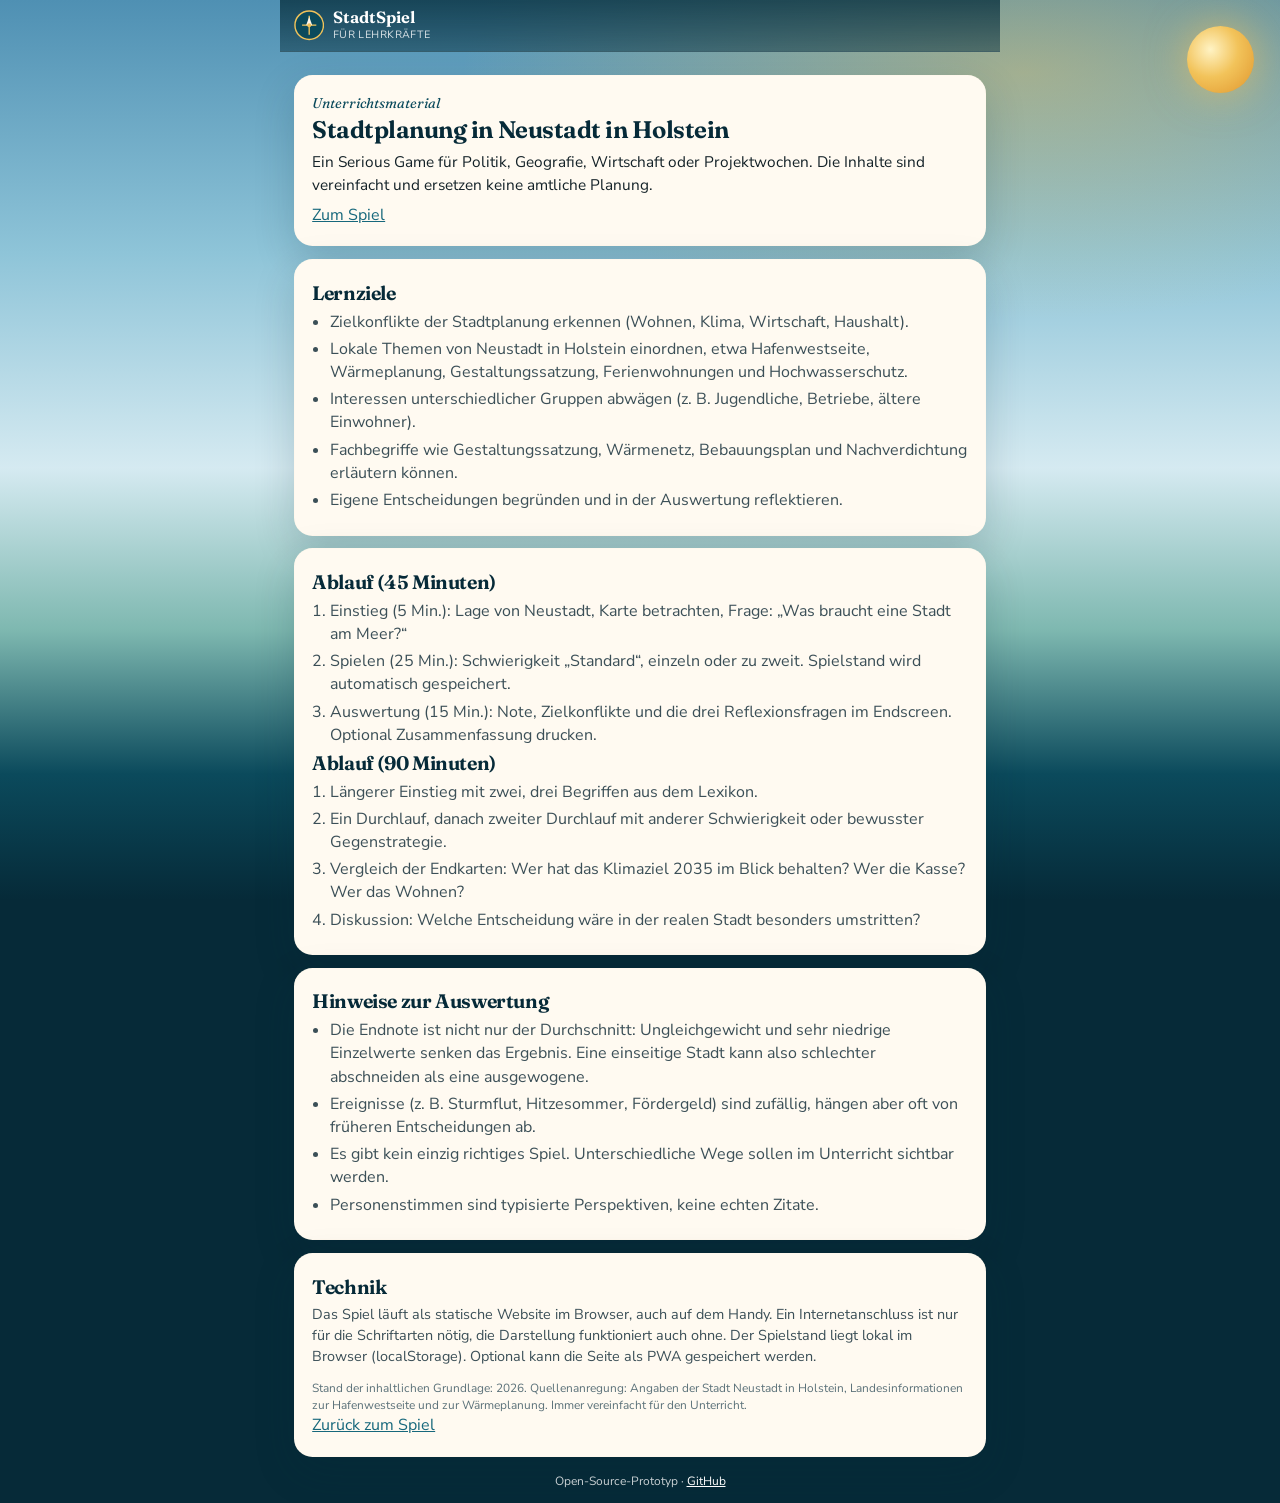
==== lehrkraefte.html @ 164b4957 "Ergänzung: Audio, Lehrkräfteseite, PWA und README" ====
<!DOCTYPE html>
<html lang="de">
<head>
  <meta charset="UTF-8">
  <meta name="viewport" content="width=device-width, initial-scale=1, viewport-fit=cover">
  <meta name="theme-color" content="#0b4a5c">
  <title>StadtSpiel – Hinweise für Lehrkräfte</title>
  <link rel="icon" href="favicon.svg" type="image/svg+xml">
  <link rel="preconnect" href="https://fonts.googleapis.com">
  <link rel="preconnect" href="https://fonts.gstatic.com" crossorigin>
  <link href="https://fonts.googleapis.com/css2?family=Fraunces:ital,opsz,wght@0,9..144,500;0,9..144,700;1,9..144,500&family=Nunito+Sans:wght@400;600;700;800&display=swap" rel="stylesheet">
  <link rel="stylesheet" href="css/styles.css">
</head>
<body>
  <div class="backdrop" aria-hidden="true"><div class="sun"></div></div>
  <div class="app teacher">
    <header class="topbar">
      <div class="brand">
        <svg class="brand-mark" viewBox="0 0 32 32" aria-hidden="true">
          <circle cx="16" cy="16" r="15" fill="#0b4a5c" stroke="#f2c35a" stroke-width="1.5"/>
          <path d="M16 6v20M8.5 16h15" stroke="#f2c35a" stroke-width="1.4"/>
          <path d="M16 7.2l3.2 8.8H12.8L16 7.2z" fill="#fff6ea"/>
          <circle cx="16" cy="16" r="2.1" fill="#f2c35a"/>
        </svg>
        <div>
          <strong>StadtSpiel</strong>
          <span>Für Lehrkräfte</span>
        </div>
      </div>
    </header>
    <main>
      <div class="card">
        <p class="kicker">Unterrichtsmaterial</p>
        <h1>Stadtplanung in Neustadt in Holstein</h1>
        <p class="lead">Ein Serious Game für Politik, Geografie, Wirtschaft oder Projektwochen. Die Inhalte sind vereinfacht und ersetzen keine amtliche Planung.</p>
        <p><a href="index.html">Zum Spiel</a></p>
      </div>
      <div class="card">
        <h2>Lernziele</h2>
        <ul>
          <li>Zielkonflikte der Stadtplanung erkennen (Wohnen, Klima, Wirtschaft, Haushalt).</li>
          <li>Lokale Themen von Neustadt in Holstein einordnen, etwa Hafenwestseite, Wärmeplanung, Gestaltungssatzung, Ferienwohnungen und Hochwasserschutz.</li>
          <li>Interessen unterschiedlicher Gruppen abwägen (z. B. Jugendliche, Betriebe, ältere Einwohner).</li>
          <li>Fachbegriffe wie Gestaltungssatzung, Wärmenetz, Bebauungsplan und Nachverdichtung erläutern können.</li>
          <li>Eigene Entscheidungen begründen und in der Auswertung reflektieren.</li>
        </ul>
      </div>
      <div class="card">
        <h2>Ablauf (45 Minuten)</h2>
        <ol>
          <li>Einstieg (5 Min.): Lage von Neustadt, Karte betrachten, Frage: „Was braucht eine Stadt am Meer?“</li>
          <li>Spielen (25 Min.): Schwierigkeit „Standard“, einzeln oder zu zweit. Spielstand wird automatisch gespeichert.</li>
          <li>Auswertung (15 Min.): Note, Zielkonflikte und die drei Reflexionsfragen im Endscreen. Optional Zusammenfassung drucken.</li>
        </ol>
        <h2>Ablauf (90 Minuten)</h2>
        <ol>
          <li>Längerer Einstieg mit zwei, drei Begriffen aus dem Lexikon.</li>
          <li>Ein Durchlauf, danach zweiter Durchlauf mit anderer Schwierigkeit oder bewusster Gegenstrategie.</li>
          <li>Vergleich der Endkarten: Wer hat das Klimaziel 2035 im Blick behalten? Wer die Kasse? Wer das Wohnen?</li>
          <li>Diskussion: Welche Entscheidung wäre in der realen Stadt besonders umstritten?</li>
        </ol>
      </div>
      <div class="card">
        <h2>Hinweise zur Auswertung</h2>
        <ul>
          <li>Die Endnote ist nicht nur der Durchschnitt: Ungleichgewicht und sehr niedrige Einzelwerte senken das Ergebnis. Eine einseitige Stadt kann also schlechter abschneiden als eine ausgewogene.</li>
          <li>Ereignisse (z. B. Sturmflut, Hitzesommer, Fördergeld) sind zufällig, hängen aber oft von früheren Entscheidungen ab.</li>
          <li>Es gibt kein einzig richtiges Spiel. Unterschiedliche Wege sollen im Unterricht sichtbar werden.</li>
          <li>Personenstimmen sind typisierte Perspektiven, keine echten Zitate.</li>
        </ul>
      </div>
      <div class="card">
        <h2>Technik</h2>
        <p class="body-text">Das Spiel läuft als statische Website im Browser, auch auf dem Handy. Ein Internetanschluss ist nur für die Schriftarten nötig, die Darstellung funktioniert auch ohne. Der Spielstand liegt lokal im Browser (localStorage). Optional kann die Seite als PWA gespeichert werden.</p>
        <p class="footnote">Stand der inhaltlichen Grundlage: 2026. Quellenanregung: Angaben der Stadt Neustadt in Holstein, Landesinformationen zur Hafenwestseite und zur Wärmeplanung. Immer vereinfacht für den Unterricht.</p>
        <p><a href="index.html">Zurück zum Spiel</a></p>
      </div>
    </main>
    <footer class="site-footer">
      Open-Source-Prototyp · <a href="https://github.com/6zvhfdfmpf-cmd/stadtspiel-neustadt-luebeck">GitHub</a>
    </footer>
  </div>
</body>
</html>
---- css/styles.css ----
/* StadtSpiel – Neustadt in Holstein */

:root {
  --sea-deep: #062a38;
  --sea: #0b4a5c;
  --sea-mid: #17687c;
  --sea-light: #2a8aa0;
  --foam: #d7eef3;
  --sky-top: #4f90b3;
  --sky-mid: #8ec4d8;
  --sky-bot: #d5eaf1;
  --sand: #ebd7b0;
  --sand-dark: #c4a06a;
  --dune: #4e7a4a;
  --leaf: #2f6b4f;
  --brick: #9a3e32;
  --cream: #fff6ea;
  --ink: #142228;
  --ink-soft: #3b4f57;
  --muted: #5b7179;
  --sun: #f2c35a;
  --gold: #d9a441;
  --coral: #c44b38;
  --mint: #1f7a5c;
  --card: #fffaf1;
  --shadow: 0 14px 40px rgba(6, 42, 56, 0.18);
  --shadow-sm: 0 6px 18px rgba(6, 42, 56, 0.12);
  --radius: 1.15rem;
  --font-display: "Fraunces", "Iowan Old Style", Palatino, Georgia, serif;
  --font-ui: "Nunito Sans", "Segoe UI", system-ui, sans-serif;
  --header-h: 3.25rem;
  --pad: 0.85rem;
  --safe-top: env(safe-area-inset-top, 0px);
  --safe-bot: env(safe-area-inset-bottom, 0px);
}

* { box-sizing: border-box; margin: 0; padding: 0; }
html, body {
  min-height: 100%;
  background: var(--sea-deep);
  color: var(--ink);
  font-family: var(--font-ui);
  font-size: 16px;
  line-height: 1.45;
  -webkit-text-size-adjust: 100%;
}
body { min-height: 100dvh; overflow-x: hidden; }
button { font-family: inherit; color: inherit; -webkit-tap-highlight-color: transparent; }
img, svg { display: block; max-width: 100%; }
a { color: var(--sea-mid); }
[hidden] { display: none !important; }

.backdrop {
  position: fixed; inset: 0; z-index: 0; pointer-events: none;
  background:
    radial-gradient(ellipse 80% 50% at 80% 8%, rgba(242, 195, 90, 0.45), transparent 55%),
    linear-gradient(180deg, var(--sky-top) 0%, var(--sky-mid) 28%, var(--sky-bot) 52%, #7eb8b0 70%, var(--sea) 86%, var(--sea-deep) 100%);
}
.backdrop .sun {
  position: absolute; top: 1.6rem; right: 1.6rem; width: 4.2rem; height: 4.2rem; border-radius: 50%;
  background: radial-gradient(circle at 35% 35%, #fff3c4, var(--sun) 45%, #e0952c 100%);
  box-shadow: 0 0 40px rgba(242, 195, 90, 0.65);
}
.backdrop .gull {
  position: absolute; width: 18px; height: 8px; border: 2px solid transparent;
  border-top-color: rgba(20, 34, 40, 0.35); border-radius: 50%;
  top: 4.5rem; left: 18%; animation: drift 16s linear infinite;
}
.backdrop .gull:nth-child(3) { top: 5.4rem; left: 28%; animation-duration: 22s; width: 14px; }
.backdrop .gull:nth-child(4) { top: 3.6rem; left: 58%; animation-duration: 19s; }
@keyframes drift {
  0%, 100% { transform: translateX(0); }
  50% { transform: translateX(24px); }
}

.app {
  position: relative; z-index: 1; max-width: 430px; margin: 0 auto;
  min-height: 100dvh; display: flex; flex-direction: column;
  padding-bottom: calc(0.5rem + var(--safe-bot));
}

.topbar {
  position: sticky; top: 0; z-index: 12;
  display: flex; align-items: center; justify-content: space-between; gap: 0.5rem;
  min-height: var(--header-h);
  padding: var(--safe-top) var(--pad) 0;
  height: calc(var(--header-h) + var(--safe-top));
  background: linear-gradient(180deg, rgba(8, 48, 62, 0.78), rgba(8, 48, 62, 0.5));
  backdrop-filter: blur(12px); -webkit-backdrop-filter: blur(12px);
  color: white; border-bottom: 1px solid rgba(255,255,255,0.12);
}
.brand { display: flex; align-items: center; gap: 0.55rem; min-width: 0; }
.brand-mark { width: 1.9rem; height: 1.9rem; flex-shrink: 0; }
.brand strong { display: block; font-family: var(--font-display); font-size: 1.02rem; font-weight: 650; line-height: 1.1; }
.brand span { display: block; font-size: 0.66rem; letter-spacing: 0.04em; text-transform: uppercase; opacity: 0.82; white-space: nowrap; }
.top-actions { display: flex; gap: 0.35rem; }
.icon-btn {
  border: 1px solid rgba(255,255,255,0.2); background: rgba(255,255,255,0.12);
  color: #fff; border-radius: 999px; min-height: 2rem; padding: 0.2rem 0.65rem;
  font-size: 0.72rem; font-weight: 800; cursor: pointer;
}
.icon-btn[aria-pressed="true"] { background: var(--gold); color: var(--sea-deep); border-color: transparent; }

main { flex: 1; padding: 0.65rem var(--pad) 0; }
.screen { display: none; }
.screen.active { display: block; animation: rise 0.45s ease both; }
#screen-play.active { display: flex; flex-direction: column; min-height: calc(100dvh - var(--header-h) - var(--safe-top) - 0.6rem); }
@keyframes rise {
  from { opacity: 0; transform: translateY(12px); }
  to { opacity: 1; transform: none; }
}

.card {
  background: var(--card); border-radius: var(--radius);
  padding: 1.05rem 1.1rem 1.15rem; box-shadow: var(--shadow);
  border: 1px solid rgba(255, 248, 236, 0.7);
}
.card + .card { margin-top: 0.8rem; }
.kicker, .scenario-kicker {
  font-family: var(--font-display); font-style: italic; font-size: 0.88rem;
  color: var(--sea); margin-bottom: 0.15rem;
}
.scenario-kicker { font-style: normal; font-family: var(--font-ui); font-weight: 800; letter-spacing: 0.04em; text-transform: uppercase; font-size: 0.72rem; color: var(--sea-mid); }
h1, h2, .scenario-title {
  font-family: var(--font-display); font-weight: 650; letter-spacing: -0.02em;
  color: var(--sea-deep); line-height: 1.15;
}
h1 { font-size: 1.5rem; margin-bottom: 0.5rem; }
h2, .scenario-title { font-size: 1.22rem; margin-bottom: 0.4rem; }
.lead { font-size: 0.96rem; margin-bottom: 0.5rem; }
.body-text, .scenario-text { color: var(--ink-soft); font-size: 0.9rem; }
.hint { margin-top: 0.6rem; font-size: 0.76rem; color: var(--muted); }

.map-wrap { padding: 0.5rem 0.45rem 0.3rem; background: linear-gradient(180deg, #c5e3ee 0 38%, #f3e6c8 38%); overflow: hidden; }
.map-caption { text-align: center; font-size: 0.7rem; color: var(--muted); padding: 0.1rem 0.3rem 0.45rem; }

.btn {
  display: inline-flex; align-items: center; justify-content: center; width: 100%;
  min-height: 3rem; padding: 0.7rem 1rem; border: 0; border-radius: 0.9rem;
  background: var(--sea); color: #fff; font-size: 1rem; font-weight: 800; cursor: pointer;
  box-shadow: 0 4px 0 var(--sea-deep), var(--shadow-sm);
  transition: transform 0.12s ease, filter 0.12s ease, opacity 0.12s ease;
}
.btn:hover { filter: brightness(1.06); }
.btn:active { transform: translateY(2px); box-shadow: 0 2px 0 var(--sea-deep); }
.btn:disabled { opacity: 0.45; cursor: not-allowed; filter: none; transform: none; box-shadow: 0 3px 0 rgba(6,42,56,0.25); }
.btn:focus-visible, .option:focus-visible, .term:focus-visible, .icon-btn:focus-visible, .diff-btn:focus-visible, .map-pin:focus-visible {
  outline: 3px solid var(--sun); outline-offset: 3px;
}
.btn-gold { background: linear-gradient(180deg, #e8b84c, #c8942a); color: var(--sea-deep); box-shadow: 0 4px 0 #8a6416, var(--shadow-sm); }
.btn-gold:active { box-shadow: 0 2px 0 #8a6416; }
.btn-ghost { background: transparent; color: var(--sea-deep); box-shadow: none; border: 2px solid rgba(11,74,92,0.25); font-weight: 750; }
.actions { display: flex; flex-direction: column; gap: 0.5rem; margin-top: 0.85rem; }

.diff-row { display: grid; grid-template-columns: 1fr; gap: 0.45rem; margin: 0.85rem 0 0.2rem; }
@media (min-width: 360px) { .diff-row { grid-template-columns: 1fr 1fr 1fr; } }
.diff-btn {
  text-align: left; border: 2px solid rgba(11,74,92,0.14); background: #fff;
  border-radius: 0.85rem; padding: 0.55rem 0.55rem 0.6rem; cursor: pointer;
}
.diff-btn strong { display: block; font-size: 0.85rem; color: var(--sea-deep); }
.diff-btn span { display: block; font-size: 0.68rem; color: var(--muted); line-height: 1.3; margin-top: 0.15rem; }
.diff-btn.selected { border-color: var(--sea); background: #e7f5f8; }

.options { display: flex; flex-direction: column; gap: 0.45rem; margin-top: 0.75rem; }
.option {
  display: block; width: 100%; text-align: left; background: #fff;
  border: 2px solid rgba(11,74,92,0.14); border-radius: 0.9rem;
  padding: 0.5rem 0.7rem 0.52rem 0.8rem; min-height: 2.9rem; cursor: pointer;
  position: relative;
}
.option::before {
  content: ""; position: absolute; left: 0; top: 0.4rem; bottom: 0.4rem; width: 4px;
  border-radius: 0 3px 3px 0; background: transparent;
}
.option strong { display: block; font-size: 0.9rem; font-weight: 800; color: var(--sea-deep); margin-bottom: 0.1rem; line-height: 1.25; }
.option span { display: block; font-size: 0.76rem; color: var(--muted); line-height: 1.3; }
.option:hover { border-color: var(--sea-light); }
.option.selected { border-color: var(--sea); background: #e7f5f8; }
.option.selected::before { background: var(--sea-light); }
.option:disabled { cursor: default; }

/* HUD */
.hud {
  display: grid; grid-template-columns: auto auto 1fr; gap: 0.35rem; align-items: center;
  margin-bottom: 0.45rem;
}
.hud-badge {
  background: rgba(255,250,241,0.94); border-radius: 999px; padding: 0.22rem 0.6rem;
  font-weight: 800; font-size: 0.78rem; color: var(--sea-deep);
  box-shadow: var(--shadow-sm); font-variant-numeric: tabular-nums;
}
.hud-badge.is-debt { background: #fde0d8; color: #8a2a1c; }
.hud-progress { justify-self: end; color: #fff; font-size: 0.75rem; font-weight: 800; text-shadow: 0 1px 4px rgba(0,0,0,0.25); }
.stats {
  display: grid; gap: 0.28rem; margin: 0 0 0.4rem;
  padding: 0.4rem 0.65rem 0.42rem; background: rgba(255,250,241,0.92);
  border-radius: 0.9rem; box-shadow: var(--shadow-sm);
}
.stat { display: grid; grid-template-columns: 6.4rem 1fr 1.7rem; align-items: center; gap: 0.4rem; }
.stat-label { font-size: 0.64rem; font-weight: 800; letter-spacing: 0.04em; text-transform: uppercase; color: var(--ink-soft); white-space: nowrap; }
.stat-track { height: 0.58rem; background: rgba(11,74,92,0.1); border-radius: 999px; overflow: hidden; }
.stat-fill { height: 100%; width: 50%; border-radius: inherit; transition: width 0.55s cubic-bezier(0.22, 1, 0.36, 1); }
.stat-fill.wohnen { background: linear-gradient(90deg, #c46a3a, #e08a4d); }
.stat-fill.gruen { background: linear-gradient(90deg, #2a6b4d, #4ea06c); }
.stat-fill.wirtschaft { background: linear-gradient(90deg, #1b6f86, #3aa0b5); }
.stat-value { font-variant-numeric: tabular-nums; font-weight: 800; font-size: 0.78rem; color: var(--sea-deep); text-align: right; }

.deltas { display: flex; flex-wrap: wrap; gap: 0.3rem; margin: 0 0 0.35rem; }
.delta-chip {
  display: inline-flex; font-size: 0.72rem; font-weight: 800; padding: 0.16rem 0.48rem;
  border-radius: 999px; animation: chip-in 0.45s cubic-bezier(0.22, 1, 0.36, 1) both;
  font-variant-numeric: tabular-nums;
}
.delta-chip.up { background: #d7f3e5; color: #14583c; }
.delta-chip.down { background: #fde0d8; color: #8a2a1c; }
@keyframes chip-in { from { opacity: 0; transform: translateY(8px) scale(0.92); } to { opacity: 1; transform: none; } }

.feedback {
  display: none; margin: 0 0 0.45rem; padding: 0.55rem 0.7rem;
  background: rgba(255,250,241,0.96); border-radius: 0.8rem; font-size: 0.86rem;
  box-shadow: var(--shadow-sm);
}
.feedback.visible { display: block; animation: chip-in 0.35s ease both; }

/* Map stage */
.map-stage {
  position: relative; border-radius: 1rem; overflow: hidden;
  box-shadow: var(--shadow-sm); border: 1px solid rgba(255,255,255,0.45);
  background: #c5e3ee; flex: 0 0 auto;
}
#stadt-map { width: 100%; height: auto; display: block; }
#intro-map { max-height: 10.4rem; width: 100%; }
#screen-play .map-stage, #screen-play #stadt-map { max-height: 9.1rem; }

.year-toast {
  position: absolute; left: 50%; top: 42%; transform: translate(-50%, -50%);
  background: var(--sea-deep); color: var(--cream); font-family: var(--font-display);
  font-size: 1.4rem; padding: 0.4rem 0.9rem; border-radius: 999px;
  box-shadow: 0 0 0 4px var(--sand); z-index: 4; pointer-events: none;
}
.voice {
  position: absolute; left: 0.55rem; right: 0.55rem; bottom: 0.45rem; z-index: 3;
  background: rgba(255,250,241,0.96); border-radius: 0.85rem; padding: 0.45rem 0.65rem;
  box-shadow: var(--shadow); border: 1px solid rgba(255,255,255,0.8);
  animation: chip-in 0.35s ease both;
}
.voice-who { font-size: 0.68rem; font-weight: 800; letter-spacing: 0.04em; text-transform: uppercase; color: var(--sea); }
.voice-text { font-size: 0.86rem; color: var(--ink); font-family: var(--font-display); font-style: italic; }

.map-pin { cursor: pointer; }
.map-pin .pin-hit { fill: transparent; }
.map-pin .pin-dot { fill: var(--sea-deep); stroke: #fff6ea; stroke-width: 1.6; }
.map-pin .pin-ring { fill: none; stroke: #f2c35a; stroke-width: 2; opacity: 0; }
.map-pin.is-active .pin-dot { fill: #c8942a; }
.map-pin.is-active .pin-ring { opacity: 1; transform-origin: center; animation: pulse 1.6s ease-out infinite; }
.map-pin.is-done .pin-dot { fill: #2f6b4f; }
@keyframes pulse {
  0% { opacity: 0.9; r: 7; }
  100% { opacity: 0; r: 16; }
}

/* Map layers */
.layer { opacity: 0; transition: opacity 0.7s ease; pointer-events: none; }
#stadt-map[data-hafen="mix"] .layer-hafen-mix,
#stadt-map[data-hafen="green"] .layer-hafen-green,
#stadt-map[data-hafen="industry"] .layer-hafen-industry,
#stadt-map[data-altstadt="solar"] .layer-solar,
#stadt-map[data-altstadt="loose"] .layer-modern,
#stadt-map[data-heat="strong"] .layer-heat-strong,
#stadt-map[data-heat="medium"] .layer-heat-medium,
#stadt-map[data-holiday="open"] .layer-holiday,
#stadt-map[data-traffic="walk"] .layer-walk,
#stadt-map[data-traffic="transit"] .layer-bus,
#stadt-map[data-traffic="cars"] .layer-cars,
#stadt-map[data-flood="hard"] .layer-wall,
#stadt-map[data-flood="nature"] .layer-dunes,
#stadt-map[data-housing="sprawl"] .layer-sprawl,
#stadt-map[data-housing="infill"] .layer-infill,
#stadt-map[data-housing="social"] .layer-social,
#stadt-map[data-path="nature"] .layer-path,
#stadt-map[data-path="touristic"] .layer-path-touristic,
#stadt-map[data-beach="busy"] .layer-beach-busy,
#stadt-map[data-beach="nature"] .layer-beach-nature,
#stadt-map[data-trees="high"] .layer-trees-high,
#stadt-map[data-trees="mid"] .layer-trees-mid,
#stadt-map[data-transit="strong"] .layer-rail,
#stadt-map[data-retail="center"] .layer-market-busy,
#stadt-map[data-retail="edge"] .layer-edge-shop,
#stadt-map[data-youth="strong"] .layer-youth { opacity: 1; }

#stadt-map[data-weather="storm"] .layer-storm { opacity: 0.85; }
#stadt-map[data-weather="heat"] .layer-heatwave { opacity: 0.55; }
#stadt-map.is-dusk .layer-dusk { opacity: 0.35; }
.wave { animation: wave 5s ease-in-out infinite; }
@keyframes wave { 0%, 100% { transform: translateX(0); } 50% { transform: translateX(-12px); } }

#sheet {
  flex: 1 1 auto; margin-top: 0.5rem; display: flex; flex-direction: column; min-height: 0;
}
#sheet .card { flex: 1; display: flex; flex-direction: column; padding: 0.8rem 0.9rem 0.7rem; }
#sheet .options { flex: 1; }
#screen-play .actions {
  position: sticky; bottom: 0; z-index: 6; margin-top: 0.5rem;
  padding: 0.4rem 0 max(0.7rem, var(--safe-bot)); background: var(--card);
}

.term {
  display: inline; padding: 0; border: 0; background: none; color: var(--sea);
  font-weight: 800; font-size: inherit; font-family: inherit; cursor: pointer;
  text-decoration: underline dotted; text-underline-offset: 2px;
}
.term-box {
  margin-top: 0.55rem; padding: 0.55rem 0.65rem; background: #eef6f4;
  border-left: 3px solid var(--leaf); border-radius: 0 0.6rem 0.6rem 0;
  font-size: 0.82rem; color: var(--ink-soft);
}

/* Result */
.result-hero { text-align: center; padding-top: 0.3rem; }
.score-seal {
  width: 6.8rem; height: 6.8rem; margin: 0.25rem auto 0.8rem; border-radius: 50%;
  display: grid; place-items: center; color: var(--cream);
  background: conic-gradient(from 210deg, var(--sea-deep), var(--sea-light), var(--sea-deep));
  box-shadow: 0 0 0 6px var(--sand), 0 10px 24px rgba(6,42,56,0.28);
  font-family: var(--font-display); font-size: 2.2rem; font-weight: 700;
}
.score-seal[data-band="hoch"] { background: conic-gradient(from 210deg, #1d5c40, #5dae72, #1d5c40); }
.score-seal[data-band="druck"] { background: conic-gradient(from 210deg, #8a5a16, #e0b24a, #8a5a16); }
.score-seal[data-band="krise"] { background: conic-gradient(from 210deg, #6d2b23, #c44b38, #6d2b23); }
.choices, .achieve, .reflect, .highscores { list-style: none; margin: 0.3rem 0 0; padding: 0; text-align: left; }
.choices li, .achieve li, .highscores li, .events-log li {
  padding: 0.4rem 0; border-top: 1px solid rgba(11,74,92,0.1); font-size: 0.84rem; color: var(--ink-soft);
}
.choices li strong, .achieve li strong, .events-log li strong { display: block; color: var(--sea-deep); font-size: 0.8rem; }
.reflect li { margin: 0.35rem 0; padding-left: 1rem; position: relative; font-size: 0.88rem; }
.reflect li::before { content: "▸"; position: absolute; left: 0; color: var(--sea); }
.footnote { margin-top: 0.8rem; font-size: 0.74rem; color: var(--muted); }
.section-title { font-size: 1.05rem; margin-top: 1rem; text-align: left; }

/* Modal + glossary */
.modal {
  position: fixed; inset: 0; z-index: 30; background: rgba(6,42,56,0.55);
  display: grid; place-items: end center; padding: 1rem;
}
.modal .card { width: min(430px, 100%); margin-bottom: 0.5rem; }
.glossary-list { max-height: 60dvh; overflow: auto; text-align: left; }
.glossary-list dt { font-weight: 800; color: var(--sea-deep); margin-top: 0.65rem; }
.glossary-list dd { font-size: 0.88rem; color: var(--ink-soft); }

/* Confetti */
#confetti { position: fixed; inset: 0; z-index: 40; pointer-events: none; overflow: hidden; }
#confetti i {
  position: absolute; top: -10px; width: 8px; height: 12px; border-radius: 2px;
  animation: fall 1.8s ease-in forwards;
}
@keyframes fall {
  to { transform: translateY(110dvh) rotate(240deg); opacity: 0.8; }
}

footer.site-footer { text-align: center; padding: 1rem 1rem 0.3rem; color: rgba(255,255,255,0.78); font-size: 0.75rem; }
footer.site-footer a { color: #fff; }

.link-row { display: flex; flex-direction: column; gap: 0.45rem; margin-top: 0.7rem; }

/* Teacher */
.teacher { max-width: 720px; }
.teacher .card { margin-top: 0.8rem; }
.teacher h2 { margin-top: 0.3rem; }
.teacher ol, .teacher ul { margin: 0.4rem 0 0.2rem 1.1rem; color: var(--ink-soft); }
.teacher li { margin: 0.25rem 0; }

@media print {
  .backdrop, .topbar, .site-footer, .actions, #confetti, .icon-btn, .modal { display: none !important; }
  body, html { background: #fff !important; }
  .app { max-width: none; padding: 0; }
  .screen { display: none !important; }
  #screen-result, #screen-result.active { display: block !important; animation: none; }
  .card { box-shadow: none; border: 1px solid #ccc; }
  a { color: inherit; text-decoration: none; }
}

@media (prefers-reduced-motion: reduce) {
  *, *::before, *::after { animation: none !important; transition: none !important; }
  .screen.active { opacity: 1; transform: none; }
}

.intro-pin { display: none; }
.map-pin.is-active .pin-ring {
  transform-box: fill-box;
  transform-origin: center;
}
@keyframes pulse {
  0% { opacity: 0.85; transform: scale(1); }
  100% { opacity: 0; transform: scale(2.3); }
}

#sheet .options { padding-bottom: 4.3rem; }
#screen-start .lead { margin-bottom: 0.35rem; }
#screen-start .body-text { font-size: 0.86rem; }
#screen-start .map-wrap { padding: 0.35rem 0.4rem 0.15rem; }
#screen-start .card { padding: 0.9rem 1rem 1rem; }
.diff-btn span { font-size: 0.64rem; }
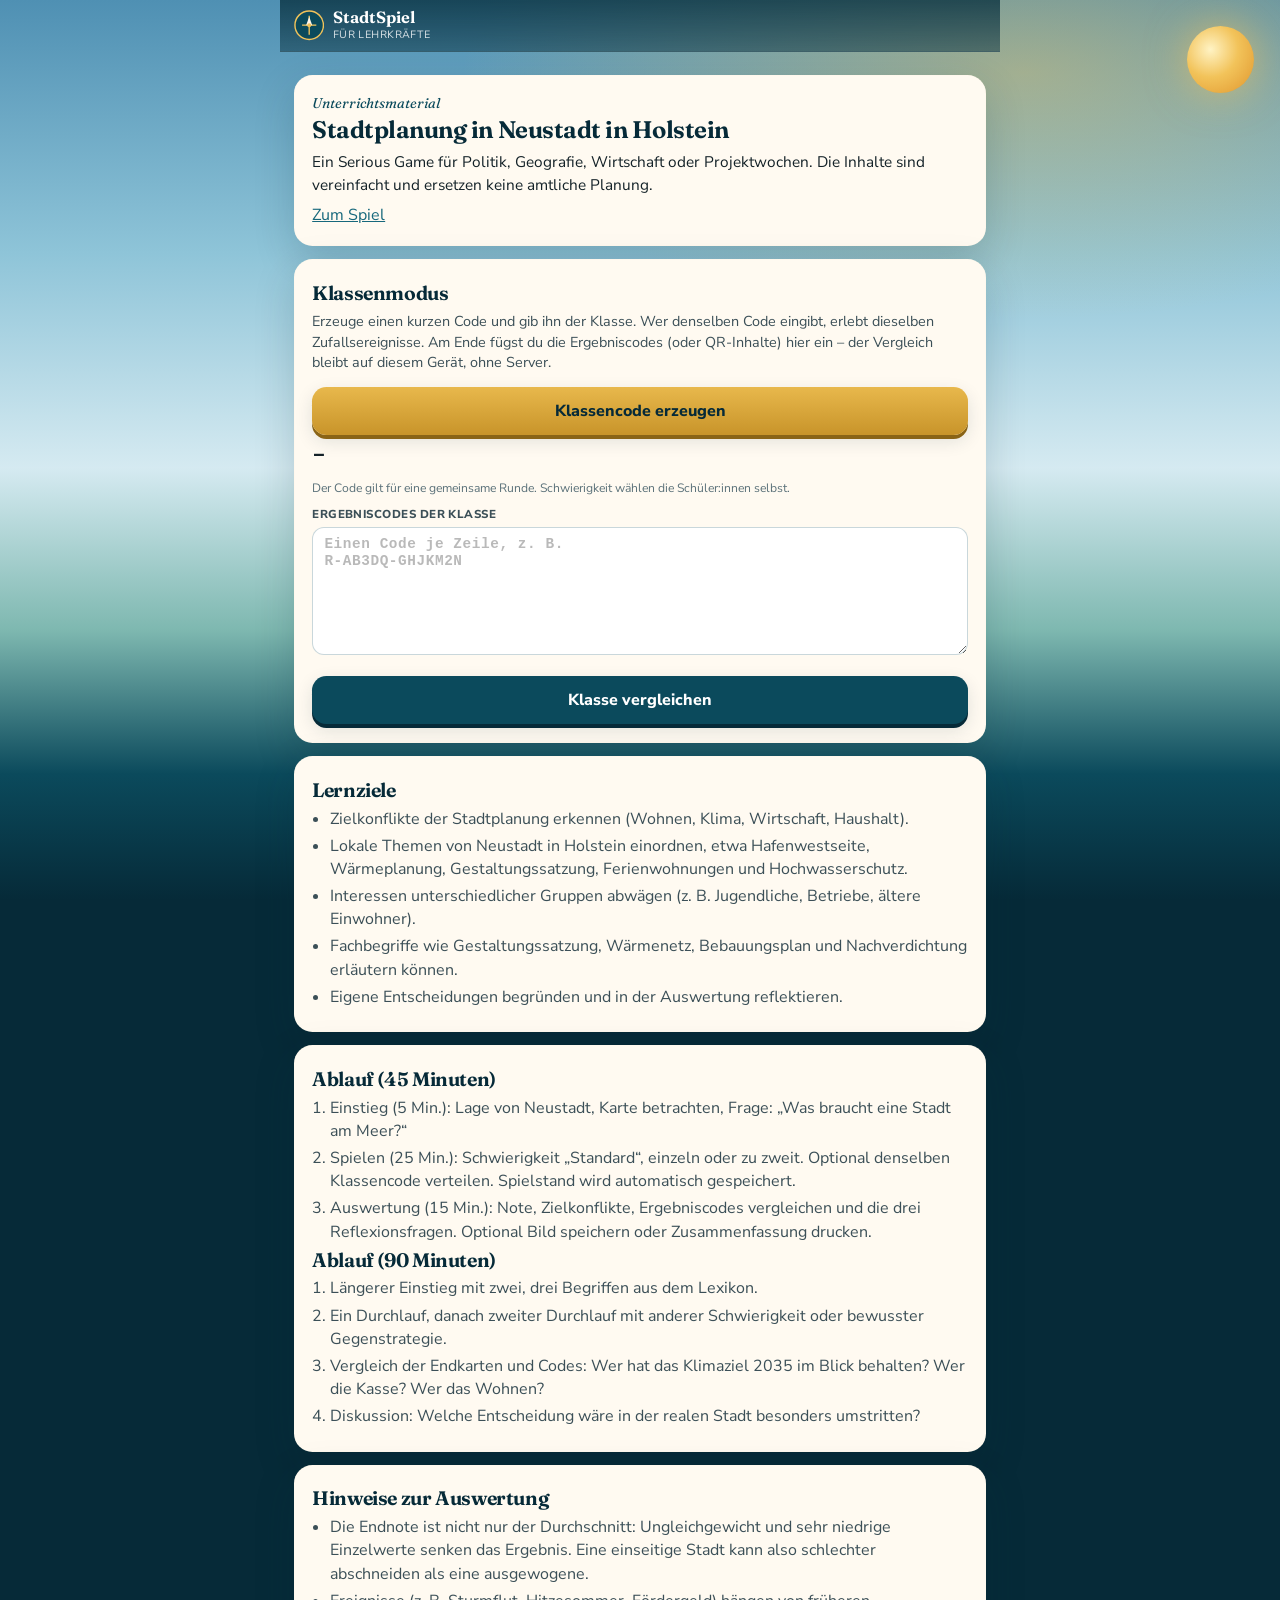
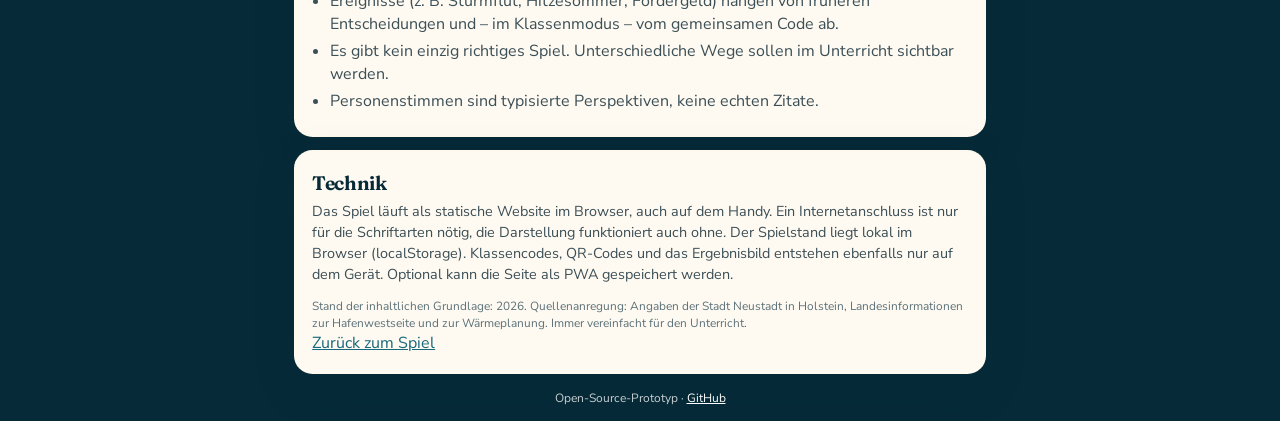
==== commit 849e7675: "Klassenmodus, QR- und Exportmodule" ====
--- a/lehrkraefte.html
+++ b/lehrkraefte.html
@@ -35,6 +35,35 @@
         <p class="lead">Ein Serious Game für Politik, Geografie, Wirtschaft oder Projektwochen. Die Inhalte sind vereinfacht und ersetzen keine amtliche Planung.</p>
         <p><a href="index.html">Zum Spiel</a></p>
       </div>
+
+      <div class="card" id="klassenmodus">
+        <h2>Klassenmodus</h2>
+        <p class="body-text">Erzeuge einen kurzen Code und gib ihn der Klasse. Wer denselben Code eingibt, erlebt dieselben Zufallsereignisse. Am Ende fügst du die Ergebniscodes (oder QR-Inhalte) hier ein – der Vergleich bleibt auf diesem Gerät, ohne Server.</p>
+        <div class="actions">
+          <button class="btn btn-gold" type="button" id="btn-make-code">Klassencode erzeugen</button>
+        </div>
+        <p class="code-preview" id="class-code-out">–</p>
+        <div class="qr-wrap" id="class-qr" hidden></div>
+        <p class="hint" id="class-code-help">Der Code gilt für eine gemeinsame Runde. Schwierigkeit wählen die Schüler:innen selbst.</p>
+
+        <label class="class-field" for="result-paste">Ergebniscodes der Klasse</label>
+        <textarea class="code-input" id="result-paste" placeholder="Einen Code je Zeile, z. B.&#10;R-AB3DQ-GHJKM2N" spellcheck="false"></textarea>
+        <div class="actions">
+          <button class="btn" type="button" id="btn-compare">Klasse vergleichen</button>
+        </div>
+        <p class="class-error" id="class-error" hidden></p>
+        <div id="class-summary" hidden>
+          <p class="lead" id="class-count"></p>
+          <svg class="chart" id="class-chart" viewBox="0 0 360 160" role="img" aria-label="Durchschnittswerte der Klasse"></svg>
+          <table class="class-table">
+            <thead>
+              <tr><th>Code</th><th>Punkte</th><th>Wohnen</th><th>Grün</th><th>Wirtschaft</th><th>Kasse</th></tr>
+            </thead>
+            <tbody id="class-rows"></tbody>
+          </table>
+        </div>
+      </div>
+
       <div class="card">
         <h2>Lernziele</h2>
         <ul>
@@ -49,14 +78,14 @@
         <h2>Ablauf (45 Minuten)</h2>
         <ol>
           <li>Einstieg (5 Min.): Lage von Neustadt, Karte betrachten, Frage: „Was braucht eine Stadt am Meer?“</li>
-          <li>Spielen (25 Min.): Schwierigkeit „Standard“, einzeln oder zu zweit. Spielstand wird automatisch gespeichert.</li>
-          <li>Auswertung (15 Min.): Note, Zielkonflikte und die drei Reflexionsfragen im Endscreen. Optional Zusammenfassung drucken.</li>
+          <li>Spielen (25 Min.): Schwierigkeit „Standard“, einzeln oder zu zweit. Optional denselben Klassencode verteilen. Spielstand wird automatisch gespeichert.</li>
+          <li>Auswertung (15 Min.): Note, Zielkonflikte, Ergebniscodes vergleichen und die drei Reflexionsfragen. Optional Bild speichern oder Zusammenfassung drucken.</li>
         </ol>
         <h2>Ablauf (90 Minuten)</h2>
         <ol>
           <li>Längerer Einstieg mit zwei, drei Begriffen aus dem Lexikon.</li>
           <li>Ein Durchlauf, danach zweiter Durchlauf mit anderer Schwierigkeit oder bewusster Gegenstrategie.</li>
-          <li>Vergleich der Endkarten: Wer hat das Klimaziel 2035 im Blick behalten? Wer die Kasse? Wer das Wohnen?</li>
+          <li>Vergleich der Endkarten und Codes: Wer hat das Klimaziel 2035 im Blick behalten? Wer die Kasse? Wer das Wohnen?</li>
           <li>Diskussion: Welche Entscheidung wäre in der realen Stadt besonders umstritten?</li>
         </ol>
       </div>
@@ -64,14 +93,14 @@
         <h2>Hinweise zur Auswertung</h2>
         <ul>
           <li>Die Endnote ist nicht nur der Durchschnitt: Ungleichgewicht und sehr niedrige Einzelwerte senken das Ergebnis. Eine einseitige Stadt kann also schlechter abschneiden als eine ausgewogene.</li>
-          <li>Ereignisse (z. B. Sturmflut, Hitzesommer, Fördergeld) sind zufällig, hängen aber oft von früheren Entscheidungen ab.</li>
+          <li>Ereignisse (z. B. Sturmflut, Hitzesommer, Fördergeld) hängen von früheren Entscheidungen und – im Klassenmodus – vom gemeinsamen Code ab.</li>
           <li>Es gibt kein einzig richtiges Spiel. Unterschiedliche Wege sollen im Unterricht sichtbar werden.</li>
           <li>Personenstimmen sind typisierte Perspektiven, keine echten Zitate.</li>
         </ul>
       </div>
       <div class="card">
         <h2>Technik</h2>
-        <p class="body-text">Das Spiel läuft als statische Website im Browser, auch auf dem Handy. Ein Internetanschluss ist nur für die Schriftarten nötig, die Darstellung funktioniert auch ohne. Der Spielstand liegt lokal im Browser (localStorage). Optional kann die Seite als PWA gespeichert werden.</p>
+        <p class="body-text">Das Spiel läuft als statische Website im Browser, auch auf dem Handy. Ein Internetanschluss ist nur für die Schriftarten nötig, die Darstellung funktioniert auch ohne. Der Spielstand liegt lokal im Browser (localStorage). Klassencodes, QR-Codes und das Ergebnisbild entstehen ebenfalls nur auf dem Gerät. Optional kann die Seite als PWA gespeichert werden.</p>
         <p class="footnote">Stand der inhaltlichen Grundlage: 2026. Quellenanregung: Angaben der Stadt Neustadt in Holstein, Landesinformationen zur Hafenwestseite und zur Wärmeplanung. Immer vereinfacht für den Unterricht.</p>
         <p><a href="index.html">Zurück zum Spiel</a></p>
       </div>
@@ -80,5 +109,80 @@
       Open-Source-Prototyp · <a href="https://github.com/6zvhfdfmpf-cmd/stadtspiel-neustadt-luebeck">GitHub</a>
     </footer>
   </div>
+  <script src="js/data.js"></script>
+  <script src="js/engine.js"></script>
+  <script src="js/qr.js"></script>
+  <script>
+    (function () {
+      const $ = (id) => document.getElementById(id);
+      $("btn-make-code").addEventListener("click", function () {
+        const seed = StadtEngine.newSeed();
+        const code = StadtEngine.encodeClass(seed);
+        $("class-code-out").textContent = code;
+        $("class-qr").hidden = false;
+        $("class-qr").innerHTML = StadtQR.toSvg(code, { fg: "#062a38", bg: "#fff6ea" });
+      });
+      $("btn-compare").addEventListener("click", function () {
+        const raw = $("result-paste").value.split(/[\s,;]+/).map((s) => s.trim()).filter(Boolean);
+        const err = $("class-error");
+        const box = $("class-summary");
+        const rows = $("class-rows");
+        rows.innerHTML = "";
+        if (!raw.length) {
+          err.hidden = false;
+          err.textContent = "Füge mindestens einen Ergebniscode ein.";
+          box.hidden = true;
+          return;
+        }
+        const ok = [];
+        const bad = [];
+        raw.forEach((code) => {
+          const d = StadtEngine.decodeResult(code);
+          if (!d) { bad.push(code); return; }
+          const sim = StadtEngine.simulate(STADTSPIEL, d.seed, d.difficulty, d.choices);
+          ok.push({ code: code.toUpperCase(), difficulty: d.difficulty, sim: sim });
+        });
+        if (bad.length) {
+          err.hidden = false;
+          err.textContent = "Ungültig: " + bad.join(", ");
+        } else err.hidden = true;
+        if (!ok.length) { box.hidden = true; return; }
+        box.hidden = false;
+        const avg = (key) => Math.round(ok.reduce((a, r) => a + r.sim.stats[key], 0) / ok.length);
+        const avgScore = Math.round(ok.reduce((a, r) => a + r.sim.score, 0) / ok.length);
+        const avgBudget = Math.round(ok.reduce((a, r) => a + r.sim.budget, 0) / ok.length);
+        $("class-count").textContent = ok.length + " Auswertung" + (ok.length === 1 ? "" : "en") +
+          " · Schnitt " + avgScore + " Punkte · Kasse " + avgBudget;
+        const bars = [
+          { label: "Wohnen", v: avg("wohnen"), color: "#c46a3a" },
+          { label: "Grün & Klima", v: avg("gruen"), color: "#2a6b4d" },
+          { label: "Wirtschaft", v: avg("wirtschaft"), color: "#1b6f86" },
+          { label: "Punkte", v: avgScore, color: "#0b4a5c" }
+        ];
+        const svg = $("class-chart");
+        svg.innerHTML = "";
+        bars.forEach((b, i) => {
+          const y = 16 + i * 36;
+          const w = Math.max(4, Math.round((b.v / 100) * 220));
+          svg.insertAdjacentHTML("beforeend",
+            '<text x="0" y="' + (y + 12) + '" font-size="11" fill="#3b4f57" font-family="Nunito Sans, sans-serif">' + b.label + "</text>" +
+            '<rect x="110" y="' + y + '" width="220" height="16" rx="8" fill="rgba(11,74,92,0.12)"/>' +
+            '<rect x="110" y="' + y + '" width="' + w + '" height="16" rx="8" fill="' + b.color + '"/>' +
+            '<text x="338" y="' + (y + 13) + '" font-size="12" text-anchor="end" fill="#142228" font-weight="700">' + b.v + "</text>"
+          );
+        });
+        ok.sort((a, b) => b.sim.score - a.sim.score);
+        ok.forEach((r) => {
+          const tr = document.createElement("tr");
+          [r.code, r.sim.score, r.sim.stats.wohnen, r.sim.stats.gruen, r.sim.stats.wirtschaft, r.sim.budget].forEach((v) => {
+            const td = document.createElement("td");
+            td.textContent = v;
+            tr.appendChild(td);
+          });
+          rows.appendChild(tr);
+        });
+      });
+    })();
+  </script>
 </body>
 </html>
--- a/css/styles.css
+++ b/css/styles.css
@@ -47,6 +47,7 @@
 body { min-height: 100dvh; overflow-x: hidden; }
 button { font-family: inherit; color: inherit; -webkit-tap-highlight-color: transparent; }
 img, svg { display: block; max-width: 100%; }
+.icon-btn svg, .peek-bar svg, .map-controls svg { max-width: none; width: 1.15rem; height: 1.15rem; }
 a { color: var(--sea-mid); }
 [hidden] { display: none !important; }
 
@@ -182,9 +183,10 @@
 
 /* HUD */
 .hud {
-  display: grid; grid-template-columns: auto auto 1fr; gap: 0.35rem; align-items: center;
+  display: flex; flex-wrap: wrap; gap: 0.35rem; align-items: center;
   margin-bottom: 0.45rem;
 }
+.hud-progress { margin-left: auto; }
 .hud-badge {
   background: rgba(255,250,241,0.94); border-radius: 999px; padding: 0.22rem 0.6rem;
   font-weight: 800; font-size: 0.78rem; color: var(--sea-deep);
@@ -230,8 +232,7 @@
   background: #c5e3ee; flex: 0 0 auto;
 }
 #stadt-map { width: 100%; height: auto; display: block; }
-#intro-map { max-height: 10.4rem; width: 100%; }
-#screen-play .map-stage, #screen-play #stadt-map { max-height: 9.1rem; }
+#intro-map { max-height: 7.6rem; width: 100%; height: auto; }
 
 .year-toast {
   position: absolute; left: 50%; top: 42%; transform: translate(-50%, -50%);
@@ -395,9 +396,219 @@
   100% { opacity: 0; transform: scale(2.3); }
 }
 
-#sheet .options { padding-bottom: 4.3rem; }
-#screen-start .lead { margin-bottom: 0.35rem; }
-#screen-start .body-text { font-size: 0.86rem; }
+#sheet .card { overflow-y: auto; min-height: 0; }
+#sheet .options { padding-bottom: 5.2rem; }
+#screen-start .lead { margin-bottom: 0.25rem; font-size: 0.92rem; }
+#screen-start .body-text { font-size: 0.8rem; margin-top: 0.25rem; }
 #screen-start .map-wrap { padding: 0.35rem 0.4rem 0.15rem; }
 #screen-start .card { padding: 0.9rem 1rem 1rem; }
 .diff-btn span { font-size: 0.64rem; }
+
+
+/* ——— v3: große Karte, Klassenmodus, Dark Mode, Feinschliff ——— */
+.visually-hidden {
+  position: absolute; width: 1px; height: 1px; padding: 0; margin: -1px;
+  overflow: hidden; clip: rect(0,0,0,0); white-space: nowrap; border: 0;
+}
+.icon-btn {
+  display: inline-flex; align-items: center; justify-content: center; gap: 0.2rem;
+  min-width: 2.35rem; min-height: 2.35rem;
+}
+.top-actions { display: flex; gap: 0.3rem; align-items: center; }
+
+.class-field { display: block; margin-top: 0.55rem; font-size: 0.72rem; font-weight: 800; letter-spacing: 0.04em; text-transform: uppercase; color: var(--ink-soft); }
+.code-input {
+  width: 100%; margin-top: 0.25rem; padding: 0.5rem 0.7rem; border-radius: 0.75rem;
+  border: 1.5px solid rgba(11,74,92,0.22); background: #fff; color: var(--ink);
+  font: 800 0.95rem/1.2 ui-monospace, "Cascadia Mono", "Segoe UI", monospace;
+  letter-spacing: 0.04em; text-transform: uppercase;
+}
+.code-input::placeholder { letter-spacing: 0.04em; text-transform: none; font-weight: 600; opacity: 0.5; }
+.code-input:focus { outline: 2px solid var(--sea-light); border-color: var(--sea); }
+.code-input.is-invalid { border-color: var(--coral); background: #fde0d8; }
+#class-code-hint { margin-top: 0.35rem; }
+
+#screen-play.active { min-height: calc(100dvh - var(--header-h) - var(--safe-top) - 0.4rem); max-height: calc(100dvh - var(--header-h) - var(--safe-top) - 0.4rem); gap: 0.35rem; overflow: hidden; }
+#screen-play .hud { margin-bottom: 0; }
+#screen-play .stats { margin-bottom: 0; }
+
+#screen-play .map-stage {
+  width: 100%; max-height: none;
+  background: #7eb8c9;
+  contain: layout paint;
+  touch-action: none;
+}
+#screen-play #stadt-map {
+  width: 100%; height: 100%; max-width: none; max-height: none;
+  display: block;
+}
+#screen-play.map-focus .map-stage {
+  flex: 0 1 auto;
+  width: 100%;
+  aspect-ratio: 360 / 500;
+  height: auto;
+  min-height: 18rem;
+  max-height: calc(100dvh - 14.2rem);
+}
+#screen-play.sheet-open .map-stage {
+  flex: 0 0 8.4rem;
+  height: 8.4rem;
+  min-height: 8.4rem;
+  max-height: 8.4rem;
+}
+#screen-play.sheet-open .map-controls { display: none; }
+#screen-play.map-expanded .map-stage {
+  position: fixed; inset: 0; z-index: 40;
+  border-radius: 0; height: 100dvh; min-height: 100dvh; max-height: none;
+  flex: none;
+}
+#screen-play.map-expanded .hud,
+#screen-play.map-expanded .stats,
+#screen-play.map-expanded #sheet,
+#screen-play.map-expanded .peek-bar { display: none !important; }
+
+.peek-bar {
+  display: none; align-items: center; gap: 0.7rem;
+  width: 100%; text-align: left; border: 0; cursor: pointer;
+  background: var(--card); color: var(--ink);
+  border-radius: var(--radius); padding: 0.7rem 0.9rem;
+  box-shadow: var(--shadow); margin-top: 0.15rem;
+  padding-bottom: max(0.7rem, var(--safe-bot));
+}
+#screen-play.map-focus .peek-bar { display: flex; }
+.peek-bar .peek-year {
+  flex: 0 0 auto; background: var(--sea); color: var(--cream);
+  font-weight: 800; font-size: 0.75rem; padding: 0.22rem 0.5rem; border-radius: 999px;
+}
+.peek-bar strong { flex: 1; font-size: 0.95rem; line-height: 1.25; }
+.peek-bar .peek-cta { font-size: 0.72rem; font-weight: 800; letter-spacing: 0.04em; text-transform: uppercase; color: var(--sea); }
+
+#screen-play.map-focus #sheet { display: none; }
+#screen-play.sheet-open #sheet { display: flex; flex: 1 1 auto; margin-top: 0.25rem; min-height: 0; }
+#sheet .feedback, #sheet .deltas { margin-top: 0.35rem; }
+
+.map-controls {
+  position: absolute; right: 0.45rem; top: 0.45rem; z-index: 5;
+  display: flex; flex-direction: column; gap: 0.28rem;
+}
+.map-controls .icon-btn {
+  background: rgba(255,250,241,0.94); border: 1px solid rgba(255,255,255,0.7);
+  border-radius: 0.7rem; box-shadow: var(--shadow-sm); color: var(--sea-deep);
+}
+.timelapse-caption {
+  position: absolute; left: 50%; top: 12%; transform: translateX(-50%);
+  z-index: 6; background: var(--sea-deep); color: var(--cream);
+  font-family: var(--font-display); font-size: 1.15rem;
+  padding: 0.4rem 0.9rem; border-radius: 999px; box-shadow: 0 0 0 4px var(--sand);
+  pointer-events: none; white-space: nowrap;
+}
+
+.district-label text { font-family: var(--font-ui); font-weight: 800; font-size: 7px; fill: var(--sea-deep); }
+.pin-caption {
+  font-family: var(--font-ui); font-weight: 800; font-size: 7px; fill: #062a38;
+  paint-order: stroke; stroke: #fff6ea; stroke-width: 3px; opacity: 0;
+}
+.map-pin.is-active .pin-caption, .map-pin.is-done .pin-caption { opacity: 1; }
+.ship-bob { animation: sail 16s ease-in-out infinite; }
+.ship-bob.slow { animation-duration: 22s; animation-delay: -6s; }
+@keyframes sail {
+  0%, 100% { transform: translate(0, 0); }
+  50% { transform: translate(14px, 3px); }
+}
+.wave2 { animation: wave 9s ease-in-out infinite reverse; }
+
+#screen-play.sheet-open #stadt-map { /* width stays full via slice, set in JS */ }
+
+.share-box { text-align: left; margin-top: 1rem; padding-top: 0.2rem; }
+.result-code {
+  font: 800 1.15rem/1.3 ui-monospace, "Cascadia Mono", monospace;
+  letter-spacing: 0.06em; background: rgba(11,74,92,0.08);
+  padding: 0.7rem 0.8rem; border-radius: 0.8rem; word-break: break-all; margin: 0.45rem 0;
+}
+.qr-wrap { width: 10.5rem; margin: 0.6rem auto; background: #fff6ea; padding: 0.4rem; border-radius: 0.7rem; }
+.qr-wrap svg { width: 100%; height: auto; }
+
+.class-badge { font-size: 0.68rem; letter-spacing: 0.04em; }
+
+/* Tutorial / Kapitel */
+.coach {
+  position: fixed; inset: 0; z-index: 50; background: rgba(6, 22, 30, 0.55);
+  display: flex; align-items: flex-end; justify-content: center; padding: 1rem;
+}
+.coach .card { width: min(28rem, 100%); margin-bottom: max(0.6rem, var(--safe-bot)); }
+.coach-step { font-size: 0.72rem; font-weight: 800; letter-spacing: 0.05em; text-transform: uppercase; color: var(--sea); }
+.chapter-card { text-align: left; }
+.chapter-card h2 { font-family: var(--font-display); font-size: 1.55rem; margin: 0.2rem 0 0.5rem; }
+.spot-map #map-stage { outline: 3px solid var(--sun); outline-offset: 2px; }
+.spot-hud .hud, .spot-hud .stats { outline: 3px solid var(--sun); outline-offset: 3px; border-radius: 0.9rem; }
+
+/* Klassenmodus (Lehrkräfte) */
+.teacher .chart { width: 100%; height: 12rem; margin: 0.8rem 0 0.3rem; }
+.teacher .class-table { width: 100%; border-collapse: collapse; font-size: 0.85rem; margin-top: 0.7rem; }
+.teacher .class-table th, .teacher .class-table td { text-align: left; padding: 0.4rem 0.35rem; border-bottom: 1px solid rgba(11,74,92,0.12); }
+.teacher .code-preview { font: 800 1.4rem/1.3 ui-monospace, monospace; letter-spacing: 0.08em; margin: 0.4rem 0; }
+.teacher textarea.code-input { min-height: 8rem; text-transform: none; font-size: 0.9rem; letter-spacing: 0; }
+.class-error { color: #8a2a1c; font-size: 0.86rem; }
+
+/* Dark mode */
+html[data-theme="dark"] {
+  color-scheme: dark;
+  --cream: #16313a;
+  --card: #1a3944;
+  --ink: #eef4f6;
+  --ink-soft: #c5d4da;
+  --muted: #8aa0a8;
+  --shadow: 0 14px 40px rgba(0,0,0,0.4);
+  --shadow-sm: 0 6px 18px rgba(0,0,0,0.28);
+}
+html[data-theme="dark"] .backdrop {
+  background:
+    radial-gradient(ellipse 80% 50% at 80% 8%, rgba(242, 195, 90, 0.18), transparent 55%),
+    linear-gradient(180deg, #0b1c28 0%, #123445 40%, #0b4a5c 78%, #062a38 100%);
+}
+html[data-theme="dark"] .backdrop .sun { opacity: 0.55; }
+html[data-theme="dark"] .hud-badge,
+html[data-theme="dark"] .stats,
+html[data-theme="dark"] .feedback,
+html[data-theme="dark"] .voice,
+html[data-theme="dark"] .map-controls .icon-btn,
+html[data-theme="dark"] .peek-bar { background: rgba(22, 49, 58, 0.94); color: var(--ink); }
+html[data-theme="dark"] .stat-value, html[data-theme="dark"] .hud-badge { color: var(--foam); }
+html[data-theme="dark"] .stat-track { background: rgba(255,255,255,0.08); }
+html[data-theme="dark"] .code-input { background: #122830; border-color: rgba(215,238,243,0.2); color: var(--ink); }
+html[data-theme="dark"] .term-box { background: #163a3c; }
+html[data-theme="dark"] .delta-chip.up { background: #14583c; color: #d7f3e5; }
+html[data-theme="dark"] .delta-chip.down { background: #5a2218; color: #fde0d8; }
+html[data-theme="dark"] .btn { background: #24515e; color: var(--cream); }
+html[data-theme="dark"] .btn-gold { color: #142228; }
+html[data-theme="dark"] .option { background: #122830; border-color: rgba(215,238,243,0.16); }
+html[data-theme="dark"] .result-code, html[data-theme="dark"] .qr-wrap { background: #122830; }
+html[data-theme="dark"] #screen-play .actions { background: var(--card); }
+html[data-theme="dark"] .icon-btn { background: rgba(22,49,58,0.9); color: var(--foam); border-color: rgba(255,255,255,0.12); }
+
+@media (prefers-reduced-motion: reduce) {
+  .ship-bob, .wave, .wave2 { animation: none !important; }
+}
+
+@media print {
+  .map-controls, .peek-bar, .top-actions, .coach, .share-box .actions { display: none !important; }
+}
+
+html[data-theme="dark"] h1,
+html[data-theme="dark"] h2,
+html[data-theme="dark"] .scenario-title,
+html[data-theme="dark"] .section-title,
+html[data-theme="dark"] .kicker { color: var(--foam); }
+html[data-theme="dark"] .btn-gold {
+  background: linear-gradient(180deg, #e8b84c, #c8942a);
+  color: #142228;
+  box-shadow: 0 4px 0 #8a6416, var(--shadow-sm);
+}
+html[data-theme="dark"] .btn-ghost { color: var(--foam); border-color: rgba(215,238,243,0.28); }
+html[data-theme="dark"] a { color: #8ec4d8; }
+.teacher .class-table td:first-child {
+  font-family: ui-monospace, "Cascadia Mono", monospace;
+  font-size: 0.72rem;
+  word-break: break-all;
+  max-width: 7.5rem;
+}
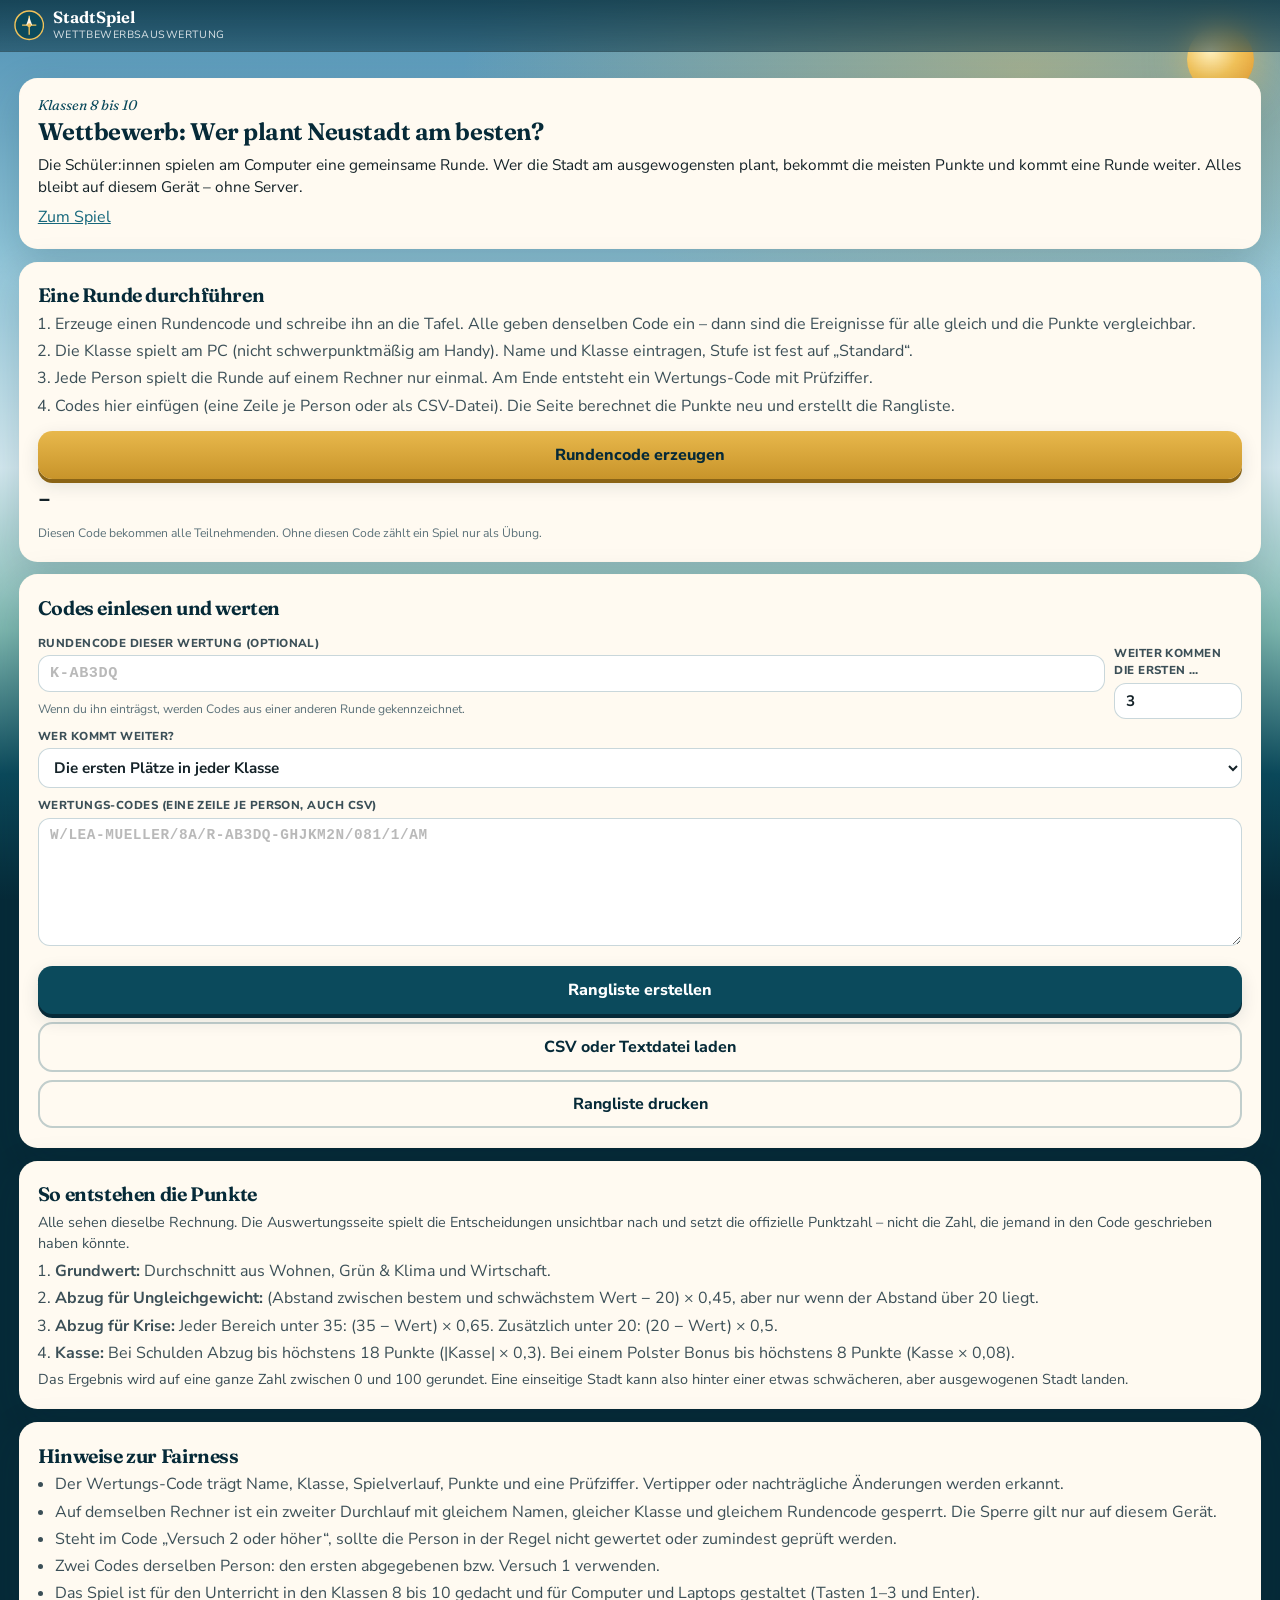
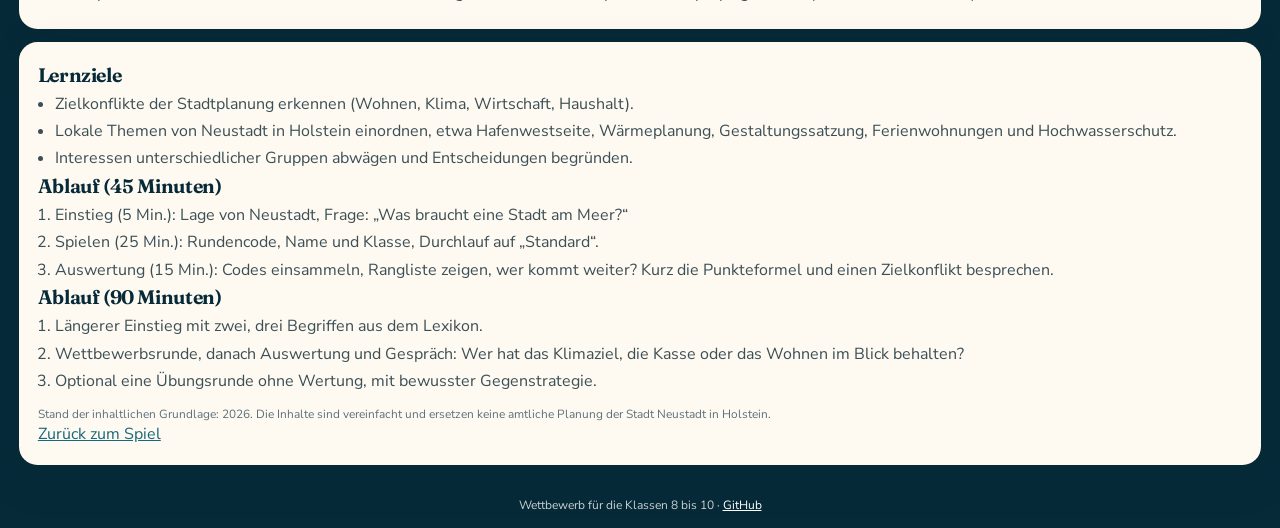
==== commit 094f40a2: "Lehrkräfte-Rangliste, README und Export für den Wettbewerb" ====
--- a/lehrkraefte.html
+++ b/lehrkraefte.html
@@ -4,7 +4,7 @@
   <meta charset="UTF-8">
   <meta name="viewport" content="width=device-width, initial-scale=1, viewport-fit=cover">
   <meta name="theme-color" content="#0b4a5c">
-  <title>StadtSpiel – Hinweise für Lehrkräfte</title>
+  <title>StadtSpiel – Wettbewerbsauswertung</title>
   <link rel="icon" href="favicon.svg" type="image/svg+xml">
   <link rel="preconnect" href="https://fonts.googleapis.com">
   <link rel="preconnect" href="https://fonts.gstatic.com" crossorigin>
@@ -24,44 +24,99 @@
         </svg>
         <div>
           <strong>StadtSpiel</strong>
-          <span>Für Lehrkräfte</span>
+          <span>Wettbewerbsauswertung</span>
         </div>
       </div>
     </header>
     <main>
       <div class="card">
-        <p class="kicker">Unterrichtsmaterial</p>
-        <h1>Stadtplanung in Neustadt in Holstein</h1>
-        <p class="lead">Ein Serious Game für Politik, Geografie, Wirtschaft oder Projektwochen. Die Inhalte sind vereinfacht und ersetzen keine amtliche Planung.</p>
+        <p class="kicker">Klassen 8 bis 10</p>
+        <h1>Wettbewerb: Wer plant Neustadt am besten?</h1>
+        <p class="lead">Die Schüler:innen spielen am Computer eine gemeinsame Runde. Wer die Stadt am ausgewogensten plant, bekommt die meisten Punkte und kommt eine Runde weiter. Alles bleibt auf diesem Gerät – ohne Server.</p>
         <p><a href="index.html">Zum Spiel</a></p>
       </div>
 
       <div class="card" id="klassenmodus">
-        <h2>Klassenmodus</h2>
-        <p class="body-text">Erzeuge einen kurzen Code und gib ihn der Klasse. Wer denselben Code eingibt, erlebt dieselben Zufallsereignisse. Am Ende fügst du die Ergebniscodes (oder QR-Inhalte) hier ein – der Vergleich bleibt auf diesem Gerät, ohne Server.</p>
+        <h2>Eine Runde durchführen</h2>
+        <ol>
+          <li>Erzeuge einen Rundencode und schreibe ihn an die Tafel. Alle geben denselben Code ein – dann sind die Ereignisse für alle gleich und die Punkte vergleichbar.</li>
+          <li>Die Klasse spielt am PC (nicht schwerpunktmäßig am Handy). Name und Klasse eintragen, Stufe ist fest auf „Standard“.</li>
+          <li>Jede Person spielt die Runde auf einem Rechner nur einmal. Am Ende entsteht ein Wertungs-Code mit Prüfziffer.</li>
+          <li>Codes hier einfügen (eine Zeile je Person oder als CSV-Datei). Die Seite berechnet die Punkte neu und erstellt die Rangliste.</li>
+        </ol>
         <div class="actions">
-          <button class="btn btn-gold" type="button" id="btn-make-code">Klassencode erzeugen</button>
+          <button class="btn btn-gold" type="button" id="btn-make-code">Rundencode erzeugen</button>
         </div>
         <p class="code-preview" id="class-code-out">–</p>
         <div class="qr-wrap" id="class-qr" hidden></div>
-        <p class="hint" id="class-code-help">Der Code gilt für eine gemeinsame Runde. Schwierigkeit wählen die Schüler:innen selbst.</p>
-
-        <label class="class-field" for="result-paste">Ergebniscodes der Klasse</label>
-        <textarea class="code-input" id="result-paste" placeholder="Einen Code je Zeile, z. B.&#10;R-AB3DQ-GHJKM2N" spellcheck="false"></textarea>
+        <p class="hint" id="class-code-help">Diesen Code bekommen alle Teilnehmenden. Ohne diesen Code zählt ein Spiel nur als Übung.</p>
+      </div>
+
+      <div class="card">
+        <h2>Codes einlesen und werten</h2>
+        <div class="round-tools">
+          <div>
+            <label class="class-field" for="round-filter">Rundencode dieser Wertung (optional)</label>
+            <input class="code-input" id="round-filter" maxlength="10" placeholder="K-AB3DQ" autocomplete="off" spellcheck="false">
+            <p class="hint">Wenn du ihn einträgst, werden Codes aus einer anderen Runde gekennzeichnet.</p>
+          </div>
+          <div>
+            <label class="class-field" for="top-n">Weiter kommen die ersten …</label>
+            <input class="code-input name-input" id="top-n" type="number" min="1" max="50" value="3">
+          </div>
+        </div>
+        <label class="class-field" for="advance-mode">Wer kommt weiter?</label>
+        <select class="code-input name-input" id="advance-mode">
+          <option value="class" selected>Die ersten Plätze in jeder Klasse</option>
+          <option value="overall">Die ersten Plätze in der Gesamtrangliste</option>
+        </select>
+        <label class="class-field" for="result-paste">Wertungs-Codes (eine Zeile je Person, auch CSV)</label>
+        <textarea class="code-input" id="result-paste" placeholder="W/LEA-MUELLER/8A/R-AB3DQ-GHJKM2N/081/1/AM" spellcheck="false"></textarea>
         <div class="actions">
-          <button class="btn" type="button" id="btn-compare">Klasse vergleichen</button>
+          <button class="btn" type="button" id="btn-compare">Rangliste erstellen</button>
+          <label class="btn btn-ghost file-btn">CSV oder Textdatei laden
+            <input type="file" id="file-import" accept=".csv,.txt,text/plain,text/csv" hidden>
+          </label>
+          <button class="btn btn-ghost" type="button" id="btn-export-csv" hidden>Rangliste als CSV speichern</button>
+          <button class="btn btn-ghost" type="button" id="btn-print">Rangliste drucken</button>
         </div>
         <p class="class-error" id="class-error" hidden></p>
         <div id="class-summary" hidden>
           <p class="lead" id="class-count"></p>
-          <svg class="chart" id="class-chart" viewBox="0 0 360 160" role="img" aria-label="Durchschnittswerte der Klasse"></svg>
-          <table class="class-table">
+          <svg class="chart" id="class-chart" viewBox="0 0 360 160" role="img" aria-label="Durchschnittswerte"></svg>
+          <h3 class="section-title">Gesamtrangliste</h3>
+          <p class="hint" id="tie-hint">Du entscheidest, ob die ersten Plätze je Klasse oder in der Gesamtrangliste weiterkommen. Bei gleicher Punktzahl zählt zuerst der geringere Abstand zwischen den drei Werten, dann die höhere Kasse. Bleibt es unentschieden, teilen sie den Platz und kommen gemeinsam weiter, wenn dieser Platz noch in der Grenze liegt.</p>
+          <table class="rank-table" id="rank-overall">
             <thead>
-              <tr><th>Code</th><th>Punkte</th><th>Wohnen</th><th>Grün</th><th>Wirtschaft</th><th>Kasse</th></tr>
+              <tr><th>Platz</th><th>Name</th><th>Klasse</th><th>Punkte</th><th>Wohnen</th><th>Grün</th><th>Wirtschaft</th><th>Kasse</th><th>Versuch</th><th></th></tr>
             </thead>
-            <tbody id="class-rows"></tbody>
+            <tbody></tbody>
           </table>
-        </div>
+          <div id="rank-by-class"></div>
+        </div>
+      </div>
+
+      <div class="card">
+        <h2>So entstehen die Punkte</h2>
+        <p class="body-text">Alle sehen dieselbe Rechnung. Die Auswertungsseite spielt die Entscheidungen unsichtbar nach und setzt die offizielle Punktzahl – nicht die Zahl, die jemand in den Code geschrieben haben könnte.</p>
+        <ol>
+          <li><strong>Grundwert:</strong> Durchschnitt aus Wohnen, Grün &amp; Klima und Wirtschaft.</li>
+          <li><strong>Abzug für Ungleichgewicht:</strong> (Abstand zwischen bestem und schwächstem Wert − 20) × 0,45, aber nur wenn der Abstand über 20 liegt.</li>
+          <li><strong>Abzug für Krise:</strong> Jeder Bereich unter 35: (35 − Wert) × 0,65. Zusätzlich unter 20: (20 − Wert) × 0,5.</li>
+          <li><strong>Kasse:</strong> Bei Schulden Abzug bis höchstens 18 Punkte (|Kasse| × 0,3). Bei einem Polster Bonus bis höchstens 8 Punkte (Kasse × 0,08).</li>
+        </ol>
+        <p class="body-text">Das Ergebnis wird auf eine ganze Zahl zwischen 0 und 100 gerundet. Eine einseitige Stadt kann also hinter einer etwas schwächeren, aber ausgewogenen Stadt landen.</p>
+      </div>
+
+      <div class="card">
+        <h2>Hinweise zur Fairness</h2>
+        <ul>
+          <li>Der Wertungs-Code trägt Name, Klasse, Spielverlauf, Punkte und eine Prüfziffer. Vertipper oder nachträgliche Änderungen werden erkannt.</li>
+          <li>Auf demselben Rechner ist ein zweiter Durchlauf mit gleichem Namen, gleicher Klasse und gleichem Rundencode gesperrt. Die Sperre gilt nur auf diesem Gerät.</li>
+          <li>Steht im Code „Versuch 2 oder höher“, sollte die Person in der Regel nicht gewertet oder zumindest geprüft werden.</li>
+          <li>Zwei Codes derselben Person: den ersten abgegebenen bzw. Versuch 1 verwenden.</li>
+          <li>Das Spiel ist für den Unterricht in den Klassen 8 bis 10 gedacht und für Computer und Laptops gestaltet (Tasten 1–3 und Enter).</li>
+        </ul>
       </div>
 
       <div class="card">
@@ -69,44 +124,26 @@
         <ul>
           <li>Zielkonflikte der Stadtplanung erkennen (Wohnen, Klima, Wirtschaft, Haushalt).</li>
           <li>Lokale Themen von Neustadt in Holstein einordnen, etwa Hafenwestseite, Wärmeplanung, Gestaltungssatzung, Ferienwohnungen und Hochwasserschutz.</li>
-          <li>Interessen unterschiedlicher Gruppen abwägen (z. B. Jugendliche, Betriebe, ältere Einwohner).</li>
-          <li>Fachbegriffe wie Gestaltungssatzung, Wärmenetz, Bebauungsplan und Nachverdichtung erläutern können.</li>
-          <li>Eigene Entscheidungen begründen und in der Auswertung reflektieren.</li>
+          <li>Interessen unterschiedlicher Gruppen abwägen und Entscheidungen begründen.</li>
         </ul>
-      </div>
-      <div class="card">
         <h2>Ablauf (45 Minuten)</h2>
         <ol>
-          <li>Einstieg (5 Min.): Lage von Neustadt, Karte betrachten, Frage: „Was braucht eine Stadt am Meer?“</li>
-          <li>Spielen (25 Min.): Schwierigkeit „Standard“, einzeln oder zu zweit. Optional denselben Klassencode verteilen. Spielstand wird automatisch gespeichert.</li>
-          <li>Auswertung (15 Min.): Note, Zielkonflikte, Ergebniscodes vergleichen und die drei Reflexionsfragen. Optional Bild speichern oder Zusammenfassung drucken.</li>
+          <li>Einstieg (5 Min.): Lage von Neustadt, Frage: „Was braucht eine Stadt am Meer?“</li>
+          <li>Spielen (25 Min.): Rundencode, Name und Klasse, Durchlauf auf „Standard“.</li>
+          <li>Auswertung (15 Min.): Codes einsammeln, Rangliste zeigen, wer kommt weiter? Kurz die Punkteformel und einen Zielkonflikt besprechen.</li>
         </ol>
         <h2>Ablauf (90 Minuten)</h2>
         <ol>
           <li>Längerer Einstieg mit zwei, drei Begriffen aus dem Lexikon.</li>
-          <li>Ein Durchlauf, danach zweiter Durchlauf mit anderer Schwierigkeit oder bewusster Gegenstrategie.</li>
-          <li>Vergleich der Endkarten und Codes: Wer hat das Klimaziel 2035 im Blick behalten? Wer die Kasse? Wer das Wohnen?</li>
-          <li>Diskussion: Welche Entscheidung wäre in der realen Stadt besonders umstritten?</li>
+          <li>Wettbewerbsrunde, danach Auswertung und Gespräch: Wer hat das Klimaziel, die Kasse oder das Wohnen im Blick behalten?</li>
+          <li>Optional eine Übungsrunde ohne Wertung, mit bewusster Gegenstrategie.</li>
         </ol>
-      </div>
-      <div class="card">
-        <h2>Hinweise zur Auswertung</h2>
-        <ul>
-          <li>Die Endnote ist nicht nur der Durchschnitt: Ungleichgewicht und sehr niedrige Einzelwerte senken das Ergebnis. Eine einseitige Stadt kann also schlechter abschneiden als eine ausgewogene.</li>
-          <li>Ereignisse (z. B. Sturmflut, Hitzesommer, Fördergeld) hängen von früheren Entscheidungen und – im Klassenmodus – vom gemeinsamen Code ab.</li>
-          <li>Es gibt kein einzig richtiges Spiel. Unterschiedliche Wege sollen im Unterricht sichtbar werden.</li>
-          <li>Personenstimmen sind typisierte Perspektiven, keine echten Zitate.</li>
-        </ul>
-      </div>
-      <div class="card">
-        <h2>Technik</h2>
-        <p class="body-text">Das Spiel läuft als statische Website im Browser, auch auf dem Handy. Ein Internetanschluss ist nur für die Schriftarten nötig, die Darstellung funktioniert auch ohne. Der Spielstand liegt lokal im Browser (localStorage). Klassencodes, QR-Codes und das Ergebnisbild entstehen ebenfalls nur auf dem Gerät. Optional kann die Seite als PWA gespeichert werden.</p>
-        <p class="footnote">Stand der inhaltlichen Grundlage: 2026. Quellenanregung: Angaben der Stadt Neustadt in Holstein, Landesinformationen zur Hafenwestseite und zur Wärmeplanung. Immer vereinfacht für den Unterricht.</p>
+        <p class="footnote">Stand der inhaltlichen Grundlage: 2026. Die Inhalte sind vereinfacht und ersetzen keine amtliche Planung der Stadt Neustadt in Holstein.</p>
         <p><a href="index.html">Zurück zum Spiel</a></p>
       </div>
     </main>
     <footer class="site-footer">
-      Open-Source-Prototyp · <a href="https://github.com/6zvhfdfmpf-cmd/stadtspiel-neustadt-luebeck">GitHub</a>
+      Wettbewerb für die Klassen 8 bis 10 · <a href="https://github.com/6zvhfdfmpf-cmd/stadtspiel-neustadt-luebeck">GitHub</a>
     </footer>
   </div>
   <script src="js/data.js"></script>
@@ -115,44 +152,71 @@
   <script>
     (function () {
       const $ = (id) => document.getElementById(id);
+      let lastRows = [];
+
       $("btn-make-code").addEventListener("click", function () {
         const seed = StadtEngine.newSeed();
         const code = StadtEngine.encodeClass(seed);
         $("class-code-out").textContent = code;
         $("class-qr").hidden = false;
         $("class-qr").innerHTML = StadtQR.toSvg(code, { fg: "#062a38", bg: "#fff6ea" });
+        $("round-filter").value = code;
       });
-      $("btn-compare").addEventListener("click", function () {
-        const raw = $("result-paste").value.split(/[\s,;]+/).map((s) => s.trim()).filter(Boolean);
-        const err = $("class-error");
-        const box = $("class-summary");
-        const rows = $("class-rows");
-        rows.innerHTML = "";
-        if (!raw.length) {
-          err.hidden = false;
-          err.textContent = "Füge mindestens einen Ergebniscode ein.";
-          box.hidden = true;
-          return;
+
+      function extractCodes(text) {
+        const found = [];
+        const re = /W\/[A-Z0-9\-]+\/[A-Z0-9]+\/R-[A-Z0-9\-]+\/\d{1,3}\/\d\/[A-Z0-9]+|R-[A-Z0-9]{4,}-[A-Z0-9]{4,}/gi;
+        let m;
+        const src = String(text || "");
+        while ((m = re.exec(src))) found.push(m[0]);
+        if (!found.length) {
+          src.split(/[\n;,]+/).forEach((line) => {
+            const t = line.trim();
+            if (/^W\//i.test(t) || /^R-/i.test(t)) found.push(t.split(",")[0].trim());
+          });
         }
-        const ok = [];
-        const bad = [];
-        raw.forEach((code) => {
-          const d = StadtEngine.decodeResult(code);
-          if (!d) { bad.push(code); return; }
-          const sim = StadtEngine.simulate(STADTSPIEL, d.seed, d.difficulty, d.choices);
-          ok.push({ code: code.toUpperCase(), difficulty: d.difficulty, sim: sim });
-        });
-        if (bad.length) {
-          err.hidden = false;
-          err.textContent = "Ungültig: " + bad.join(", ");
-        } else err.hidden = true;
-        if (!ok.length) { box.hidden = true; return; }
-        box.hidden = false;
-        const avg = (key) => Math.round(ok.reduce((a, r) => a + r.sim.stats[key], 0) / ok.length);
-        const avgScore = Math.round(ok.reduce((a, r) => a + r.sim.score, 0) / ok.length);
-        const avgBudget = Math.round(ok.reduce((a, r) => a + r.sim.budget, 0) / ok.length);
-        $("class-count").textContent = ok.length + " Auswertung" + (ok.length === 1 ? "" : "en") +
-          " · Schnitt " + avgScore + " Punkte · Kasse " + avgBudget;
+        return found;
+      }
+
+      function expectedSeed() {
+        const raw = ($("round-filter").value || "").trim();
+        if (!raw) return null;
+        return StadtEngine.decodeClass(raw);
+      }
+
+      function topN() {
+        const n = parseInt($("top-n").value, 10);
+        return isFinite(n) && n > 0 ? n : 3;
+      }
+
+      function fillTable(table, rows) {
+        const tb = table.tBodies[0] || table.appendChild(document.createElement("tbody"));
+        tb.innerHTML = "";
+        rows.forEach((r) => {
+          const tr = document.createElement("tr");
+          if (r.advances) tr.className = "is-advance";
+          const cells = [
+            r.rank, r.name || "–", r.klasse || "–", r.score,
+            r.stats.wohnen, r.stats.gruen, r.stats.wirtschaft, r.budget,
+            r.attempt || 1, r.advances ? "kommt eine Runde weiter" : ""
+          ];
+          cells.forEach((v, i) => {
+            const td = document.createElement("td");
+            if (i === 9 && r.advances) {
+              const span = document.createElement("span");
+              span.className = "tag-advance";
+              span.textContent = v;
+              td.appendChild(span);
+            } else td.textContent = v;
+            tr.appendChild(td);
+          });
+          tb.appendChild(tr);
+        });
+      }
+
+      function drawChart(ok) {
+        const avg = (key) => Math.round(ok.reduce((a, r) => a + r.stats[key], 0) / ok.length);
+        const avgScore = Math.round(ok.reduce((a, r) => a + r.score, 0) / ok.length);
         const bars = [
           { label: "Wohnen", v: avg("wohnen"), color: "#c46a3a" },
           { label: "Grün & Klima", v: avg("gruen"), color: "#2a6b4d" },
@@ -171,17 +235,133 @@
             '<text x="338" y="' + (y + 13) + '" font-size="12" text-anchor="end" fill="#142228" font-weight="700">' + b.v + "</text>"
           );
         });
-        ok.sort((a, b) => b.sim.score - a.sim.score);
-        ok.forEach((r) => {
-          const tr = document.createElement("tr");
-          [r.code, r.sim.score, r.sim.stats.wohnen, r.sim.stats.gruen, r.sim.stats.wirtschaft, r.sim.budget].forEach((v) => {
-            const td = document.createElement("td");
-            td.textContent = v;
-            tr.appendChild(td);
+      }
+
+      function runCompare() {
+        const codes = extractCodes($("result-paste").value);
+        const err = $("class-error");
+        const box = $("class-summary");
+        if (!codes.length) {
+          err.hidden = false;
+          err.textContent = "Füge mindestens einen Wertungs-Code ein.";
+          box.hidden = true;
+          return;
+        }
+        const want = expectedSeed();
+        const ok = [];
+        const bad = [];
+        const flags = [];
+        codes.forEach((code) => {
+          const v = StadtEngine.verifyTicket(STADTSPIEL, code);
+          if (!v || v.error) {
+            bad.push(code + (v && v.error === "checksum" ? " (Prüfziffer)" : v && v.error === "score" ? " (Punkte verändert)" : " (ungültig)"));
+            return;
+          }
+          const row = {
+            name: v.dec.name || "",
+            klasse: v.dec.klasse || "",
+            score: v.officialScore,
+            spread: v.parts.spread,
+            budget: v.sim.budget,
+            stats: v.sim.stats,
+            attempt: v.dec.attempt || 1,
+            official: !!v.dec.official,
+            seed: v.dec.game.seed,
+            difficulty: v.dec.game.difficulty,
+            ticket: v.dec.ticket
+          };
+          if (want != null && row.seed !== want) flags.push((row.name || code) + " (andere Runde)");
+          if (row.difficulty !== "standard") flags.push((row.name || code) + " (nicht Standard)");
+          if (row.attempt > 1) flags.push((row.name || code) + " (Versuch " + row.attempt + ")");
+          if (!row.official) flags.push((row.name || code) + " (alter oder unvollständiger Code)");
+          ok.push(row);
+        });
+        const messages = [];
+        if (bad.length) messages.push("Ungültig: " + bad.join(", "));
+        if (flags.length) messages.push("Bitte prüfen: " + flags.join(", "));
+        if (messages.length) { err.hidden = false; err.textContent = messages.join(" "); }
+        else err.hidden = true;
+        if (!ok.length) { box.hidden = true; return; }
+        box.hidden = false;
+        const mode = ($("advance-mode") && $("advance-mode").value) || "class";
+        const n = topN();
+        const overall = StadtEngine.rankEntries(ok, n);
+        const by = {};
+        overall.forEach((r) => {
+          const k = r.klasse || "ohne Klasse";
+          (by[k] || (by[k] = [])).push({
+            name: r.name, klasse: r.klasse, score: r.score, spread: r.spread,
+            budget: r.budget, stats: r.stats, attempt: r.attempt, ticket: r.ticket
           });
-          rows.appendChild(tr);
-        });
+        });
+        const classRanked = {};
+        Object.keys(by).forEach((k) => { classRanked[k] = StadtEngine.rankEntries(by[k], n); });
+        if (mode === "class") {
+          const adv = {};
+          Object.keys(classRanked).forEach((k) => {
+            classRanked[k].forEach((r) => { if (r.advances) adv[r.ticket || (r.name + k)] = true; });
+          });
+          overall.forEach((r) => { r.advances = !!adv[r.ticket || (r.name + r.klasse)]; });
+        }
+        lastRows = overall;
+        $("class-count").textContent = overall.length + " gültige Auswertung" + (overall.length === 1 ? "" : "en") +
+          " · " + overall.filter((r) => r.advances).length + " kommen eine Runde weiter (" +
+          (mode === "class" ? "je Klasse" : "Gesamtrangliste") + ")";
+        drawChart(overall);
+        fillTable($("rank-overall"), overall);
+        const wrap = $("rank-by-class");
+        wrap.innerHTML = "";
+        Object.keys(classRanked).sort().forEach((k) => {
+          const list = classRanked[k];
+          if (mode === "overall") {
+            const flags = {};
+            overall.forEach((r) => { flags[r.ticket || (r.name + r.klasse)] = r.advances; });
+            list.forEach((r) => { r.advances = !!flags[r.ticket || (r.name + r.klasse)]; });
+          }
+          const h = document.createElement("h3");
+          h.className = "section-title";
+          h.textContent = "Klasse " + k;
+          wrap.appendChild(h);
+          const table = $("rank-overall").cloneNode(true);
+          table.id = "";
+          fillTable(table, list);
+          wrap.appendChild(table);
+        });
+        $("btn-export-csv").hidden = false;
+      }
+
+      $("btn-compare").addEventListener("click", runCompare);
+      $("file-import").addEventListener("change", function (e) {
+        const file = e.target.files && e.target.files[0];
+        if (!file) return;
+        const reader = new FileReader();
+        reader.onload = function () {
+          $("result-paste").value = String(reader.result || "");
+          runCompare();
+        };
+        reader.readAsText(file);
       });
+      $("btn-export-csv").addEventListener("click", function () {
+        if (!lastRows.length) return;
+        const head = ["Platz","Name","Klasse","Punkte","Wohnen","Gruen","Wirtschaft","Kasse","Abstand","Versuch","Weiter","Code"];
+        const lines = [head.join(";")];
+        lastRows.forEach((r) => {
+          lines.push([
+            r.rank, r.name, r.klasse, r.score,
+            r.stats.wohnen, r.stats.gruen, r.stats.wirtschaft, r.budget,
+            Math.round(r.spread), r.attempt, r.advances ? "ja" : "nein",
+            r.ticket
+          ].join(";"));
+        });
+        const blob = new Blob(["\uFEFF" + lines.join("\n")], { type: "text/csv;charset=utf-8" });
+        const a = document.createElement("a");
+        a.href = URL.createObjectURL(blob);
+        a.download = "stadtspiel-rangliste.csv";
+        document.body.appendChild(a);
+        a.click();
+        a.remove();
+      });
+      $("btn-print").addEventListener("click", function () { window.print(); });
     })();
   </script>
 </body>
--- a/css/styles.css
+++ b/css/styles.css
@@ -612,3 +612,129 @@
   word-break: break-all;
   max-width: 7.5rem;
 }
+
+/* ——— v4: Wettbewerb, Desktop-Layout, Auswertung ——— */
+.name-input { text-transform: none; letter-spacing: 0; font-weight: 700; font-family: var(--font-ui); }
+.name-input::placeholder { text-transform: none; letter-spacing: 0; }
+.start-grid { display: grid; gap: 0 0.8rem; margin-top: 0.6rem; }
+#start-error { color: #8a2a1c; font-weight: 700; }
+#start-error.is-on { display: block; }
+.formula-box { margin-top: 0.85rem; background: rgba(11,74,92,0.06); border-radius: 0.8rem; padding: 0.45rem 0.7rem; }
+.formula-box summary { cursor: pointer; font-weight: 800; color: var(--sea); font-size: 0.88rem; }
+.formula-box ol { margin: 0.45rem 0 0.3rem 1.15rem; font-size: 0.82rem; color: var(--ink-soft); }
+.formula-box li { margin: 0.25rem 0; }
+.key-hint { margin-top: 0.45rem; }
+#key-hint { text-align: center; margin-top: 0.35rem; }
+.score-breakdown {
+  text-align: left; margin: 0.7rem 0; padding: 0.7rem 0.8rem;
+  background: rgba(11,74,92,0.06); border-radius: 0.8rem; font-size: 0.86rem;
+}
+.score-breakdown table { width: 100%; border-collapse: collapse; }
+.score-breakdown td { padding: 0.18rem 0; }
+.score-breakdown td:last-child { text-align: right; font-variant-numeric: tabular-nums; font-weight: 800; }
+.score-breakdown .total { border-top: 1px solid rgba(11,74,92,0.16); font-weight: 800; }
+.result-player { font-weight: 800; color: var(--sea); margin: 0 0 0.4rem; }
+.rank-table { width: 100%; border-collapse: collapse; font-size: 0.88rem; margin-top: 0.6rem; }
+.rank-table th, .rank-table td { text-align: left; padding: 0.45rem 0.4rem; border-bottom: 1px solid rgba(11,74,92,0.12); vertical-align: top; }
+.rank-table tr.is-advance { background: rgba(31, 122, 92, 0.12); }
+.rank-table .tag-advance {
+  display: inline-block; font-size: 0.68rem; font-weight: 800; letter-spacing: 0.03em;
+  text-transform: uppercase; background: #1f7a5c; color: #fff; border-radius: 999px;
+  padding: 0.12rem 0.45rem; white-space: nowrap;
+}
+.teacher { max-width: 1100px; }
+.teacher .round-tools { display: grid; gap: 0.6rem; }
+@media (min-width: 800px) {
+  .teacher .round-tools { grid-template-columns: 1fr 8rem; align-items: end; }
+}
+#top-n { width: 100%; }
+.file-btn { display: inline-flex; }
+html[data-theme="dark"] #start-error { color: #fde0d8; }
+html[data-theme="dark"] .formula-box, html[data-theme="dark"] .score-breakdown { background: rgba(255,255,255,0.06); }
+html[data-theme="dark"] .rank-table tr.is-advance { background: rgba(78, 160, 108, 0.18); }
+
+/* Desktop / Laptop */
+@media (min-width: 1024px) {
+  .app { max-width: none; width: 100%; }
+  main { padding: 0.8rem 1.2rem 1rem; }
+  #screen-start.active {
+    display: grid;
+    grid-template-columns: minmax(18rem, 1fr) minmax(24rem, 32rem);
+    gap: 1.4rem;
+    align-items: start;
+    max-width: 1280px;
+    margin: 0 auto;
+  }
+  #intro-map { max-height: min(32rem, 62vh) !important; width: 100%; height: auto; }
+  #screen-start .map-wrap { height: auto; align-self: stretch; display: flex; flex-direction: column; justify-content: center; }
+  #diff-wrap { max-width: 28rem; }
+
+  #screen-play.active {
+    display: grid;
+    grid-template-columns: minmax(0, 1.35fr) minmax(24rem, 28rem);
+    grid-template-rows: auto auto minmax(0, 1fr);
+    grid-template-areas:
+      "map hud"
+      "map stats"
+      "map sheet";
+    gap: 0.65rem 1rem;
+    max-width: none;
+    min-height: calc(100dvh - var(--header-h) - var(--safe-top) - 0.6rem);
+    max-height: calc(100dvh - var(--header-h) - var(--safe-top) - 0.6rem);
+    height: calc(100dvh - var(--header-h) - var(--safe-top) - 0.6rem);
+    overflow: hidden;
+  }
+  #screen-play .hud { grid-area: hud; margin: 0; }
+  #screen-play .stats { grid-area: stats; margin: 0; }
+  #screen-play .map-stage,
+  #screen-play.map-focus .map-stage,
+  #screen-play.sheet-open .map-stage {
+    grid-area: map;
+    flex: none;
+    width: 100%;
+    height: 100%;
+    min-height: 0;
+    max-height: none;
+    aspect-ratio: auto;
+    align-self: stretch;
+  }
+  #screen-play #stadt-map,
+  #screen-play.sheet-open #stadt-map,
+  #screen-play.map-focus #stadt-map {
+    width: 100%; height: 100%;
+  }
+  #screen-play .peek-bar,
+  #screen-play.map-focus .peek-bar { display: none !important; }
+  #screen-play #sheet,
+  #screen-play.map-focus #sheet,
+  #screen-play.sheet-open #sheet {
+    grid-area: sheet;
+    display: flex !important;
+    margin-top: 0;
+    min-height: 0;
+  }
+  #screen-play.sheet-open .map-controls { display: flex; }
+  #screen-play .actions {
+    position: sticky; bottom: 0;
+    padding: 0.45rem 0 0.2rem;
+  }
+  #screen-result .result-hero { max-width: 46rem; margin: 0 auto; }
+}
+
+@media (min-width: 1024px) and (max-height: 820px) {
+  .scenario-text { font-size: 0.84rem; }
+  #sheet .card { padding: 0.65rem 0.75rem 0.5rem; }
+  .option { padding: 0.42rem 0.6rem; }
+  .btn { min-height: 2.6rem; }
+  #sheet .options { padding-bottom: 3.6rem; }
+}
+
+@media print {
+  .formula-box, .key-hint, .top-actions, #btn-restart, .file-btn { display: none !important; }
+  .rank-table tr.is-advance { -webkit-print-color-adjust: exact; print-color-adjust: exact; }
+  .app.teacher, .teacher { max-width: none; }
+}
+
+@media (min-width: 1600px) {
+  #screen-play.active { grid-template-columns: minmax(0, 1.4fr) minmax(28rem, 34rem); }
+}
